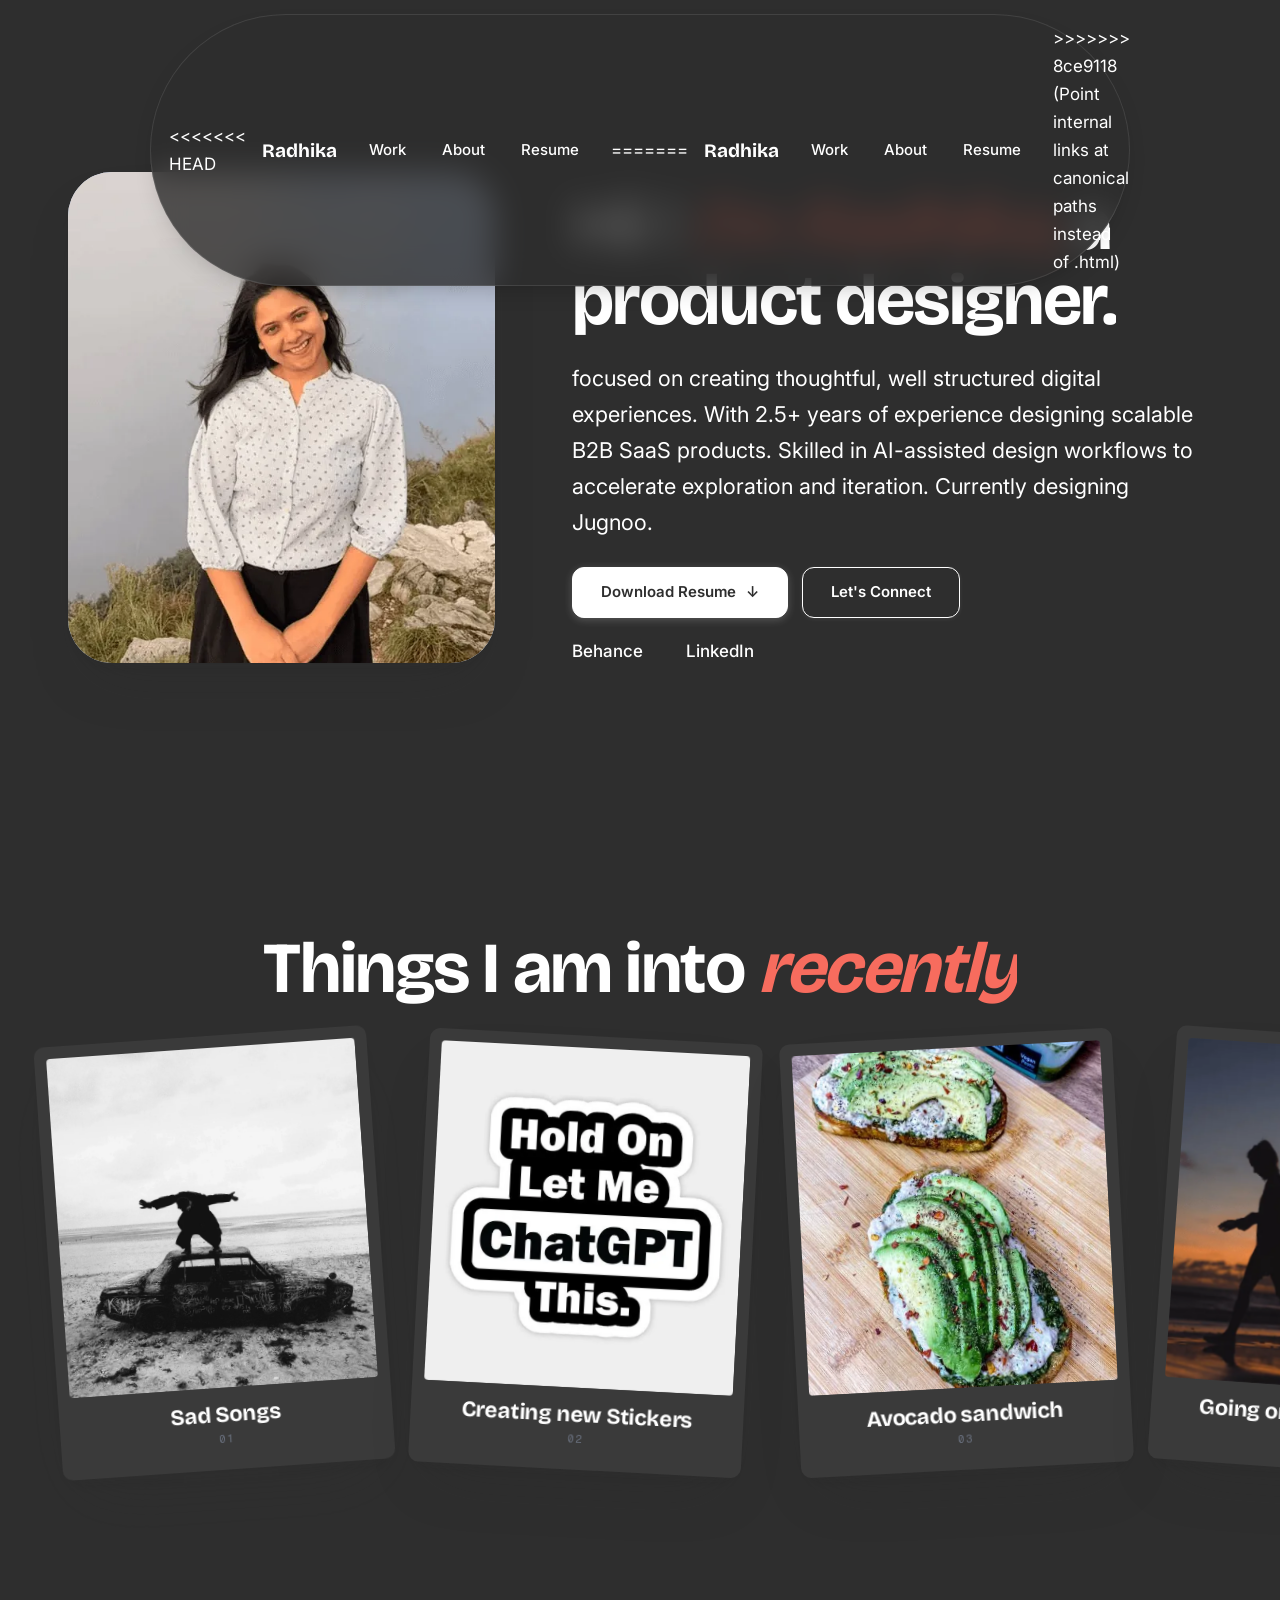
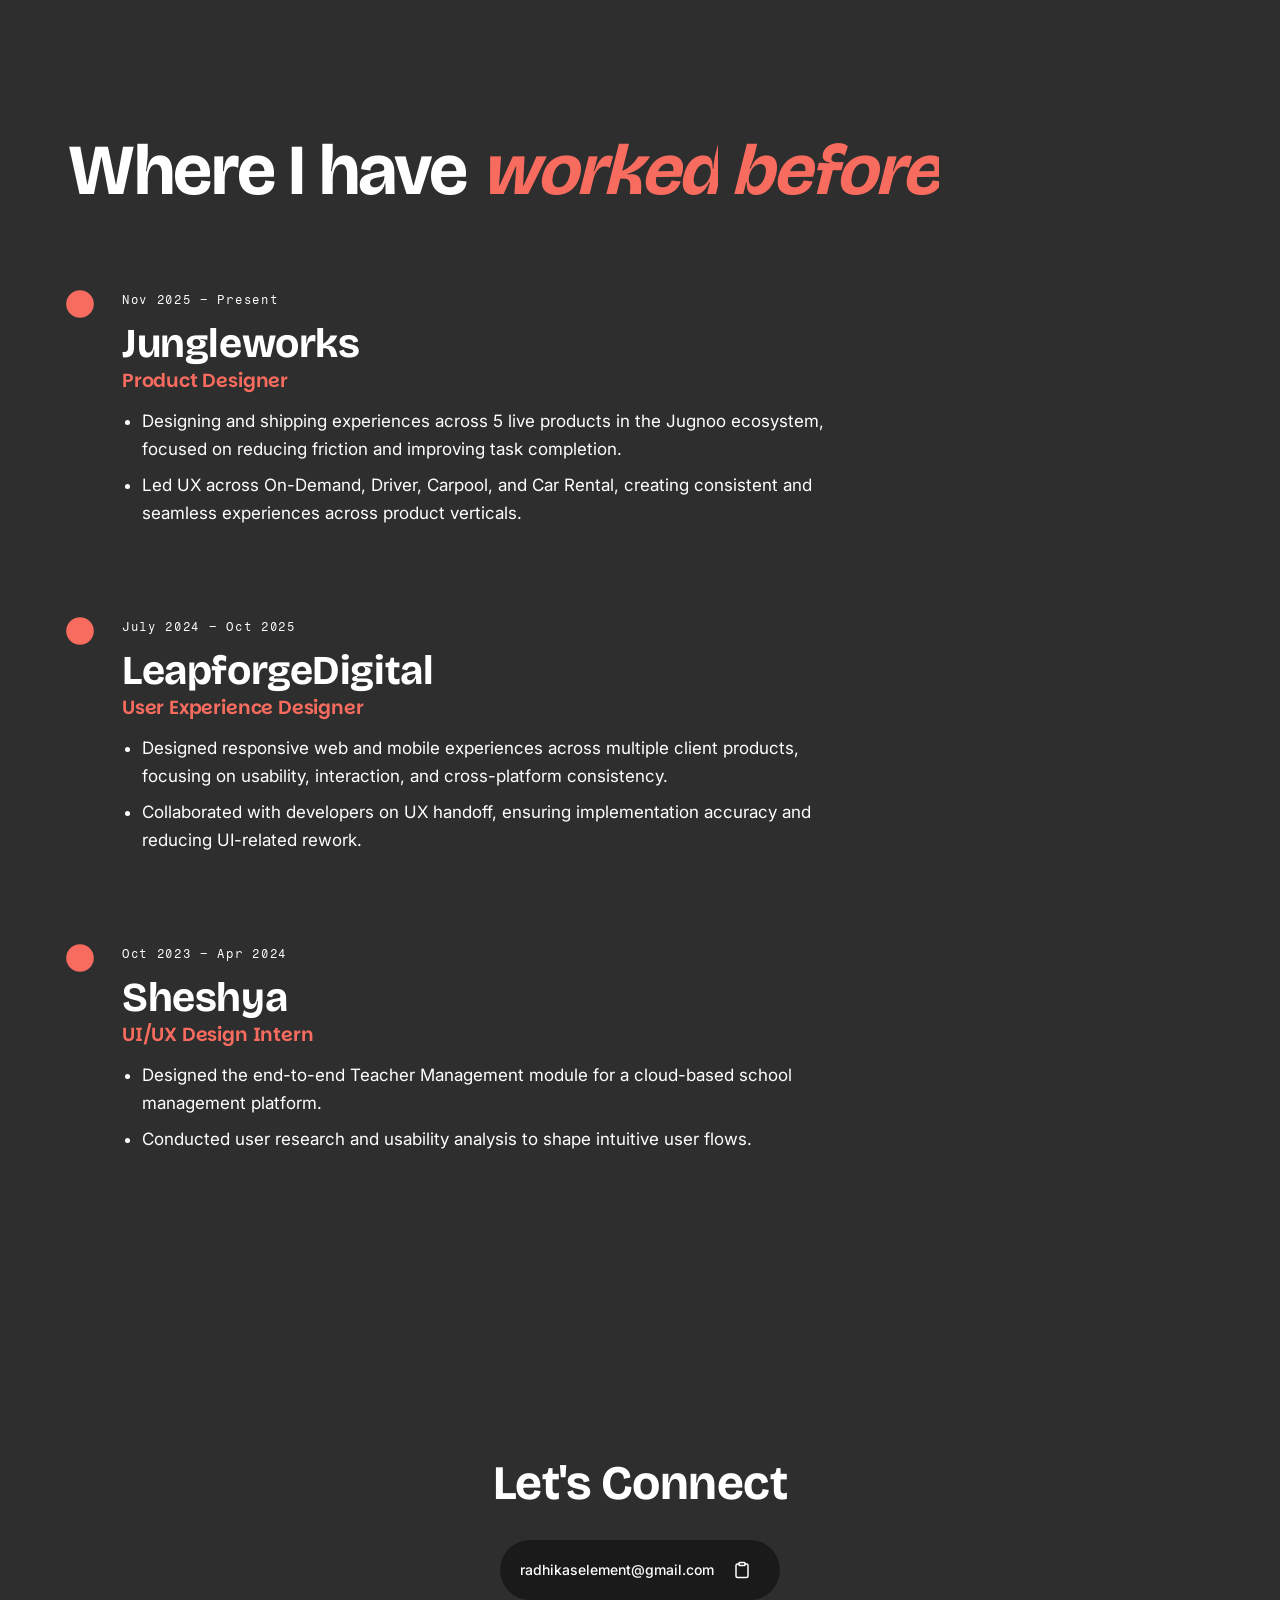
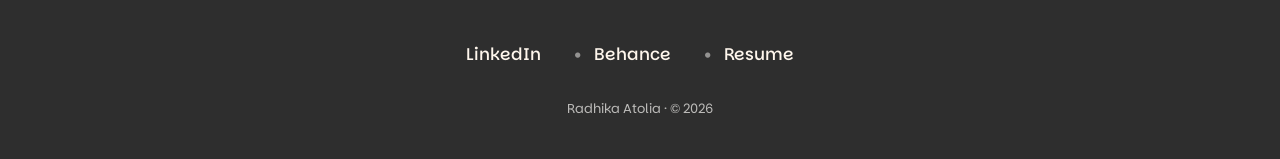
==== about.html @ a2237bbf "Fix missing favicon and site name in Google results Google showed a generic globe instead of her ico" ====
<!DOCTYPE html>
<html lang="en">
<head>
<meta charset="utf-8">
<meta name="viewport" content="width=device-width, initial-scale=1">
<meta name="theme-color" content="#F8F6F3">
<title>About - Radhika Atolia</title>
<meta name="description" content="Radhika is a product designer with 2.5+ years of experience designing scalable B2B SaaS products. Currently designing Jugnoo.">
<link rel="canonical" href="https://www.radhikaatolia.website/about">
<meta property="og:type" content="website"><meta property="og:site_name" content="Radhika Atolia"><meta property="og:url" content="https://www.radhikaatolia.website/about"><meta property="og:title" content="About - Radhika Atolia"><meta property="og:description" content="Radhika is a product designer with 2.5+ years of experience designing scalable B2B SaaS products. Currently designing Jugnoo.">
<meta property="og:image" content="https://www.radhikaatolia.website/assets/og.jpg"><meta property="og:image:secure_url" content="https://www.radhikaatolia.website/assets/og.jpg"><meta property="og:image:type" content="image/jpeg"><meta property="og:image:width" content="1200"><meta property="og:image:height" content="630"><meta property="og:image:alt" content="About - Radhika Atolia">
<meta name="twitter:card" content="summary_large_image"><meta name="twitter:title" content="About - Radhika Atolia"><meta name="twitter:description" content="Radhika is a product designer with 2.5+ years of experience designing scalable B2B SaaS products. Currently designing Jugnoo."><meta name="twitter:image" content="https://www.radhikaatolia.website/assets/og.jpg">

<link rel="preconnect" href="https://fonts.googleapis.com"><link rel="preconnect" href="https://fonts.gstatic.com" crossorigin>
<link href="https://fonts.googleapis.com/css2?family=Bricolage+Grotesque:wght@400;500;600;700&family=Parkinsans:wght@400;500;600;700&family=Fragment+Mono&family=Inter:wght@400;500;600;700&display=swap" rel="stylesheet">
<link rel="icon" href="/favicon.ico" sizes="any"><link rel="icon" type="image/png" sizes="96x96" href="/assets/favicon-96.png"><link rel="apple-touch-icon" sizes="180x180" href="/assets/apple-touch-icon.png">
<link rel="stylesheet" href="styles.css">
<script type="application/ld+json">{"@context":"https://schema.org","@graph":[{"@type":"WebPage","url":"https://www.radhikaatolia.website/about","name":"About - Radhika Atolia","about":{"@id":"https://www.radhikaatolia.website/#radhika"},"isPartOf":{"@id":"https://www.radhikaatolia.website/#website"}},{"@type":"Person","@id":"https://www.radhikaatolia.website/#radhika","name":"Radhika Atolia"}]}</script>
</head>
<body>
<div class="progress"><i></i></div>
<header class="nav"><div class="nav__inner">
<<<<<<< HEAD
  <a href="index.html" class="nav__brand">Radhika</a>
  <nav class="nav__links"><a href="work.html">Work</a><a href="about.html">About</a><a href="https://drive.google.com/file/d/1EbfWYlFSqeKG8F6jiqInrfgAG0uC05uF/view?usp=sharing" target="_blank" rel="noopener">Resume</a></nav>
=======
  <a href="/" class="nav__brand">Radhika</a>
  <nav class="nav__links"><a href="/work">Work</a><a href="/about">About</a><a href="https://drive.google.com/file/d/1pv8k1CAcRjwX_YjblszEcznRyadkhXmi/view?usp=sharing" target="_blank" rel="noopener">Resume</a></nav>
>>>>>>> 8ce9118 (Point internal links at canonical paths instead of .html)
  <button class="nav__toggle" aria-label="Menu">☰</button>
</div></header>
<section class="page-hero"><div class="wrap about-tz">
  <div class="portrait" data-tilt="8" data-reveal="scale"><div class="portrait__card" data-tilt-in><img src="assets/framer/EwWAE1s8zDBKUvnxB2yL0X7hWgc.webp" width="603" height="667" alt="Radhika" decoding="async"></div></div>
  <div><h1 class="serif-title" style="margin:18px 0 24px; color:#FFFFFF" data-split>Hii ! <em>I’m Radhika,</em> a product designer.</h1>
   <p class="lead" data-reveal="up" style="--i:3">focused on creating thoughtful, well structured digital experiences. With 2.5+ years of experience designing scalable B2B SaaS products. Skilled in AI-assisted design workflows to accelerate exploration and iteration. Currently designing Jugnoo.</p>
   <div class="hero__cta" data-reveal="up" style="--i:5;margin-top:26px"><a class="btn btn--orange" href="https://drive.google.com/file/d/1EbfWYlFSqeKG8F6jiqInrfgAG0uC05uF/view?usp=sharing" target="_blank" rel="noopener"><span>Download Resume</span><span class="arr">↓</span></a><a class="btn btn--ghost" href="https://mail.google.com/mail/?view=cm&fs=1&to=radhikaselement@gmail.com&su=Hii%20Radhika%2C%20we%20would%20like%20to%20discuss%20your%20availability!" target="_blank" rel="noopener"><span>Let's Connect</span></a></div>
   <div style="display:flex;gap:24px;margin-top:20px;align-items:center" data-reveal="up" style="--i:6"><a href="https://www.behance.net/radhikaselement" target="_blank" rel="noopener" class="social-link"><span>Behance</span><span class="arrow">↗</span></a><a href="https://www.linkedin.com/in/radhikaatolia/" target="_blank" rel="noopener" class="social-link"><span>LinkedIn</span><span class="arrow">↗</span></a></div></div>
</div></section>

<section class="hscroll" style="--n:6"><div class="hscroll__pin">
  <div class="wrap hscroll__head"><h2 class="serif-title" style="margin-top:16px; color:#FFFFFF" data-split>Things I am into <em>recently</em></h2></div>
  <div class="hscroll__track"><div class="like sad"><div class="like__card" style="--r:-4deg"><img src="assets/framer/KC80iCPjWvtdPz54VskWxuOo4kI.webp" width="1000" height="1000" alt="Sad Songs" loading="lazy" decoding="async"><h4>Sad Songs</h4><span class="no">01</span></div></div><div class="like "><div class="like__card" style="--r:3deg"><img src="assets/framer/33oMeuZudc2ErkmciG1owvxt8k.webp" width="630" height="630" alt="Creating new Stickers" loading="lazy" decoding="async"><h4>Creating new Stickers</h4><span class="no">02</span></div></div><div class="like "><div class="like__card" style="--r:-3deg"><img src="assets/framer/DaV8kbaZk6IeuLTkaIp42t6XUv8.webp" width="480" height="640" alt="Avocado sandwich" loading="lazy" decoding="async"><h4>Avocado sandwich</h4><span class="no">03</span></div></div><div class="like "><div class="like__card" style="--r:4deg"><img src="assets/framer/cPLMoAh4X12bc6mZceBm4EI8uQ.webp" width="911" height="757" alt="Going on sunset walks" loading="lazy" decoding="async"><h4>Going on sunset walks</h4><span class="no">04</span></div></div><div class="like "><div class="like__card" style="--r:-4deg"><img src="assets/framer/Xep7AL0114mm5hafmjMNYUKfVRg.webp" width="812" height="773" alt="Drawing with oil pastels" loading="lazy" decoding="async"><h4>Drawing with oil pastels</h4><span class="no">05</span></div></div><div class="like "><div class="like__card" style="--r:3deg"><img src="assets/framer/1oBUwEkinIyPIHAH5ORt99Q7mfQ.webp" width="802" height="642" alt="Boba tea" loading="lazy" decoding="async"><h4>Boba tea</h4><span class="no">06</span></div></div></div>
</div></section>

<section class="sec"><div class="wrap">
  <h2 class="serif-title" style="margin-top:18px; color:#FFFFFF" data-split>Where I have <em>worked before</em></h2>
  <div class="tl"><div class="tl__line"><i></i></div><div class="job"><span class="job__date">Nov 2025 – Present</span><h3>Jungleworks</h3><h4>Product Designer</h4><ul><li>Designing and shipping experiences across 5 live products in the Jugnoo ecosystem, focused on reducing friction and improving task completion.</li><li>Led UX across On-Demand, Driver, Carpool, and Car Rental, creating consistent and seamless experiences across product verticals.</li></ul></div><div class="job"><span class="job__date">July 2024 – Oct 2025</span><h3>LeapforgeDigital</h3><h4>User Experience Designer</h4><ul><li>Designed responsive web and mobile experiences across multiple client products, focusing on usability, interaction, and cross-platform consistency.</li><li>Collaborated with developers on UX handoff, ensuring implementation accuracy and reducing UI-related rework.</li></ul></div><div class="job"><span class="job__date">Oct 2023 – Apr 2024</span><h3>Sheshya</h3><h4>UI/UX Design Intern</h4><ul><li>Designed the end-to-end Teacher Management module for a cloud-based school management platform.</li><li>Conducted user research and usability analysis to shape intuitive user flows.</li></ul></div></div>
</div></section>

<footer class="footer"><div class="wrap">
  <h2 class="footer__title">Let's Connect</h2>
  <div class="footer__email">
    <span class="email-text">radhikaselement@gmail.com</span>
    <button class="email-copy" title="Copy email" aria-label="Copy email">
      <svg width="20" height="20" viewBox="0 0 24 24" fill="none" stroke="currentColor" stroke-width="2" stroke-linecap="round" stroke-linejoin="round">
        <path d="M16 4h2a2 2 0 0 1 2 2v14a2 2 0 0 1-2 2H6a2 2 0 0 1-2-2V6a2 2 0 0 1 2-2h2"></path>
        <rect x="8" y="2" width="8" height="4" rx="1" ry="1"></rect>
      </svg>
    </button>
  </div>
  <div class="footer__links">
    <a href="https://www.linkedin.com/in/radhikaatolia/" target="_blank" rel="noopener" class="social-link"><span>LinkedIn</span><span class="arrow">↗</span></a>
    <span class="dot">•</span>
    <a href="https://www.behance.net/radhikaselement" target="_blank" rel="noopener" class="social-link"><span>Behance</span><span class="arrow">↗</span></a>
    <span class="dot">•</span>
    <a href="https://drive.google.com/file/d/1EbfWYlFSqeKG8F6jiqInrfgAG0uC05uF/view?usp=sharing" target="_blank" rel="noopener" class="social-link"><span>Resume</span><span class="arrow">↗</span></a>
  </div>
  <p class="footer__note">Radhika Atolia · © <span id="yr"></span></p>
</div></footer>
<div class="toast" role="status"></div>
<button class="totop" aria-label="Back to top">↑</button>
<script src="script.js"></script>
</body></html>
---- styles.css ----
/* ==========================================================
   Radhika Atolia — portfolio
   Warm, playful, oil-pastel palette. Motion-forward, 3D depth.
   ========================================================== */
:root{
  --cream:#FFF7ED; --paper:#FFFDF9; --ink:#2E2E2E; --ink-2:#4a3a2e; --muted:#6B7280;
  --teal:#1B6B6F; --teal-d:#12494c; --orange:#F76C5E; --peach:#FFD9C7; --butter:#F6C453;
  --lilac:#B58BD6; --sky:#CADCFC; --rose:#F4A38C; --blue:#0000EE;
  --line:rgba(46,46,46,.12);
  --serif:'Bricolage Grotesque',system-ui,sans-serif; --sans:'Parkinsans',system-ui,sans-serif; --mono:'Fragment Mono',ui-monospace,monospace;
  --r-s:12px; --r-m:20px; --r-l:32px; --r-xl:44px;
  --ease:cubic-bezier(.22,1,.36,1); --ease-io:cubic-bezier(.65,0,.35,1);
  --wrap:1240px; --gut:clamp(18px,4vw,48px);
  --shadow:0 30px 60px -28px rgba(46,46,46,.38),0 8px 18px -10px rgba(46,46,46,.22);
}
*,*::before,*::after{box-sizing:border-box}
html{scroll-behavior:smooth;-webkit-text-size-adjust:100%;overflow-x:clip}
@media(max-width:900px){
  .stage{max-width:min(380px,82vw);margin:44px auto 10px}
  .stage .p1{left:-2%}.stage .p2{right:-1%}.stage .p3{left:-3%}.stage .p4{right:-2%}.stage .stk{right:0}
  .hero h1{font-size:clamp(40px,11.5vw,72px)}
  .hero__sub{font-size:18px}
  .ticker{margin:-6px -4vw 0}
  .blob.b3,.blob.b1{display:none}
  .page-hero{padding-top:130px}.cs-hero{padding-top:120px}
}
@media(max-width:560px){
  body{font-size:16px}
  .hero__cta .btn,.cpanel__btns .btn{flex:1 1 auto;justify-content:center}
  .scard__txt{padding:24px 22px 28px}
  .stat{padding:20px 18px}
  .bh{border-radius:var(--r-l)}
  .cpanel{border-radius:var(--r-l)}
  .portrait .t1{left:8px}.portrait .t2{right:8px}
  .lb .pv,.lb .nx{top:auto;bottom:18px}
  .job{padding-left:42px}
  .palette:not([style]){grid-template-columns:1fr 1fr}
  .palette div{min-width:0;padding:10px;font-size:12px}
  .shot::after{display:none}
  .callout,.mock{max-width:100%}
  .mockrow .mock{width:100%;max-width:none}
}
body{margin:0;background:#2E2E2E;color:#FFFFFF;font-family:'Inter',system-ui,sans-serif;font-size:17px;line-height:1.65;-webkit-font-smoothing:antialiased;overflow-x:clip}
img{max-width:100%;height:auto;display:block}
a{color:inherit}
h1,h2,h3,h4{font-family:var(--serif);font-weight:700;line-height:1.08;letter-spacing:-.01em;margin:0}
p{margin:0 0 1em; color:#FFFFFF}
::selection{background:var(--orange);color:#fff}
.wrap{max-width:var(--wrap);margin:0 auto;padding:0 var(--gut)}
.eyebrow{font-family:var(--mono);font-size:12px;letter-spacing:.16em;text-transform:none;color:#FFFFFF;display:inline-flex;align-items:center;gap:10px}
.eyebrow::before{content:"";width:26px;height:2px;background:currentColor;border-radius:2px}
.serif-title{font-family:var(--serif);font-weight:700;font-size:clamp(34px,5.6vw,76px);line-height:1.04;letter-spacing:-.02em}
.serif-title em,.hl{font-style:italic;color:var(--orange)}
.lead{font-size:clamp(18px,1.7vw,22px);color:#FFFFFF;max-width:60ch}
section{position:relative}
.sec{padding:clamp(72px,11vw,150px) 0}

/* progress + nav ------------------------------------------------ */
.progress{position:fixed;inset:0 0 auto 0;height:3px;z-index:120;background:transparent}
.progress i{display:block;height:100%;width:100%;background:linear-gradient(90deg,var(--orange),var(--butter),var(--lilac));transform:scaleX(0);transform-origin:0 50%}
.nav{position:fixed;top:14px;left:0;right:0;z-index:100;padding:0 var(--gut);pointer-events:none;transition:transform .5s var(--ease)}
.nav.hide{transform:translateY(-130%)}
.nav__inner{pointer-events:auto;max-width:980px;margin:0 auto;display:flex;align-items:center;justify-content:space-between;gap:16px;padding:9px 12px 9px 18px;border-radius:999px;background:rgba(46,46,46,.8);backdrop-filter:saturate(1.6) blur(16px);-webkit-backdrop-filter:saturate(1.6) blur(16px);border:1px solid rgba(255,255,255,.1);box-shadow:0 10px 30px -18px rgba(0,0,0,.45)}
.nav__brand{display:flex;align-items:center;gap:10px;font-family:var(--serif);font-weight:700;text-decoration:none;font-size:19px;color:#FFFFFF}
.nav__brand img{width:26px;height:26px}
.nav__links{display:flex;align-items:center;gap:4px}
.nav__links a{text-decoration:none;font-size:15px;font-weight:500;padding:8px 16px;border-radius:999px;transition:background .3s,color .3s;color:#FFFFFF}
.nav__links a:hover,.nav__links a.active{background:#FFFFFF;color:#2E2E2E}
.nav__links a.cta{background:var(--orange);color:#fff}
.nav__links a.cta:hover{background:var(--ink)}
.nav__toggle{display:none;border:0;background:var(--ink);color:#fff;width:42px;height:42px;border-radius:50%;font-size:18px;cursor:pointer}
@media(max-width:760px){
  .nav__toggle{display:block}
  .nav__links{position:fixed;inset:0;background:#2E2E2E;flex-direction:column;justify-content:center;gap:10px;opacity:0;pointer-events:none;transition:opacity .4s}
  .nav__links a{font-family:var(--serif);font-size:34px;padding:10px 24px}
  .nav.open .nav__links{opacity:1;pointer-events:auto}
  .nav.open{z-index:130}.nav.open .nav__toggle{position:relative;z-index:2}
  .nav.open .nav__inner{background:transparent;border-color:transparent;box-shadow:none;backdrop-filter:none}
  .nav.open .nav__brand{position:relative;z-index:2}
}

/* buttons ------------------------------------------------------- */
.btn{display:inline-flex;align-items:center;gap:10px;padding:12px 28px;border-radius:12px;background:var(--bg,var(--ink));color:var(--fg,var(--cream));text-decoration:none;font-weight:600;font-size:15px;border:1.5px solid currentColor;cursor:pointer;transition:background .3s ease,border-color .3s ease,box-shadow .3s ease;will-change:auto}
.btn:hover{box-shadow:0 4px 12px rgba(0,0,0,.15)}
.btn--orange{background:#FFFFFF;color:#2E2E2E;border-color:#FFFFFF;box-shadow:0 2px 8px rgba(255,255,255,.2);transition:all .3s ease}
.btn--orange:hover{background:#E8E8E8;border-color:#E8E8E8;box-shadow:0 6px 16px rgba(255,255,255,.3);transform:translateY(-2px)}
.btn--ghost{background:transparent;color:#FFFFFF;border-color:#FFFFFF;box-shadow:0 1px 4px rgba(255,255,255,.08);transition:all .3s ease}
.btn--ghost:hover{background:#FFFFFF;color:#2E2E2E;border-color:#FFFFFF;box-shadow:0 6px 16px rgba(255,255,255,.2);transform:translateY(-2px)}
.btn--secondary{background:#2E2E2E;color:#FFFFFF;border-color:#2E2E2E;box-shadow:0 2px 8px rgba(0,0,0,.3);transition:all .3s ease}
.btn--secondary:hover{background:#1A1A1A;border-color:#1A1A1A;box-shadow:0 6px 16px rgba(0,0,0,.4);transform:translateY(-2px)}
.btn .arr{transition:transform .3s ease}.btn:hover .arr{transform:translateX(4px)}
.ilink{display:inline-flex;align-items:center;gap:8px;font-weight:600;text-decoration:none;border-bottom:2px solid var(--orange);padding-bottom:2px;transition:gap .3s,color .3s}
.ilink:hover{gap:14px;color:var(--orange)}
.social-link{display:inline-flex;align-items:center;gap:6px;font-weight:500;text-decoration:none;color:#FFFFFF;transition:all .3s ease}
.social-link .arrow{opacity:0;display:inline-block;transform:translate(-4px, 4px);transition:opacity .3s ease,transform .3s ease}
.social-link:hover{color:var(--orange)}
.social-link:hover .arrow{opacity:1;transform:translate(0, 0)}

/* reveal system ------------------------------------------------- */
[data-reveal]{opacity:0;transition:opacity 1s var(--ease),transform 1s var(--ease),clip-path 1.1s var(--ease);transition-delay:calc(var(--i,0)*90ms);will-change:transform,opacity}
[data-reveal=up]{transform:translateY(46px)}
[data-reveal=left]{transform:translateX(-60px)}
[data-reveal=right]{transform:translateX(60px)}
[data-reveal=scale]{transform:scale(.9)}
[data-reveal=pop]{transform:scale(.6) rotate(-8deg)}
[data-reveal=mask]{clip-path:inset(0 0 100% 0);transform:translateY(30px)}
[data-reveal=flip]{transform:perspective(1000px) rotateX(18deg) translateY(50px);transform-origin:50% 100%}
[data-reveal].in{opacity:1;transform:none;clip-path:none}
[data-reveal=mask].in{clip-path:inset(0 0 0 0)}
.split .w{display:inline-block;overflow:hidden;vertical-align:top;padding-bottom:.12em;margin-bottom:-.12em}
.split .w>span{display:inline-block;transform:translateY(110%) rotate(4deg);transition:transform 1.1s var(--ease);transition-delay:calc(var(--i)*55ms)}
.split.in .w>span{transform:none}
.scrub .w{opacity:.16;transition:opacity .35s,color .35s}
.scrub .w.on{opacity:1}
.scrub .w.on.hi{color:var(--orange);font-style:italic}

/* hero ---------------------------------------------------------- */
.hero{min-height:100svh;padding:120px 0 60px;display:flex;align-items:center;overflow:hidden;position:relative;isolation:isolate}
.hero__bg{position:absolute;inset:0;z-index:-1;pointer-events:none}
.blob{position:absolute;border-radius:50%;filter:blur(60px);opacity:.55;will-change:transform}
.blob.b1{width:520px;height:520px;background:var(--peach);top:-120px;left:-120px}
.blob.b2{width:460px;height:460px;background:var(--sky);bottom:-160px;right:20%}
.blob.b3{width:340px;height:340px;background:#e8d8f5;top:30%;right:-120px}
.hero__grid{display:grid;grid-template-columns:1fr 1fr;gap:clamp(20px,5vw,80px);align-items:center}
.hero__grid>div:first-child{min-width:0;position:relative;z-index:3}
.hero__hi{font-family:var(--mono);font-size:14px;letter-spacing:.14em;text-transform:none;color:#FFFFFF;margin-bottom:18px;display:flex;align-items:center;gap:12px}
.hero__hi .wave{display:inline-block;animation:wave 2.4s ease-in-out infinite;transform-origin:70% 70%;font-size:26px}
@keyframes wave{0%,60%,100%{transform:rotate(0)}10%,30%{transform:rotate(16deg)}20%,40%{transform:rotate(-10deg)}50%{transform:rotate(10deg)}}
.hero h1{font-size:clamp(42px,5.7vw,92px);line-height:1;letter-spacing:-.03em;margin-bottom:26px}
.hero h1 .hl{position:relative;white-space:nowrap}
.hero h1 .hl svg{position:absolute;left:-2%;bottom:-.1em;width:104%;height:.3em;overflow:visible}
.hero h1 .hl path{stroke:var(--orange);stroke-width:5;fill:none;stroke-linecap:round;stroke-dasharray:420;stroke-dashoffset:420;animation:draw 1.4s .9s var(--ease) forwards}
@keyframes draw{to{stroke-dashoffset:0}}
.hero__sub{font-size:clamp(18px,1.8vw,23px);color:#FFFFFF;max-width:34em;margin-bottom:34px}
.hero__cta{display:flex;flex-wrap:wrap;gap:14px}
.scroll-cue{position:absolute;left:50%;bottom:22px;transform:translateX(-50%);display:flex;flex-direction:column;align-items:center;gap:8px;font-family:var(--mono);font-size:11px;letter-spacing:.2em;text-transform:none;color:var(--muted)}
.scroll-cue i{width:1.5px;height:38px;background:linear-gradient(var(--ink),transparent);animation:cue 2s ease-in-out infinite;transform-origin:top}
@keyframes cue{0%{transform:scaleY(0)}50%{transform:scaleY(1)}100%{transform:scaleY(1);opacity:0}}

/* 3D stage */
.stage{position:relative;aspect-ratio:1/1.08;width:100%;max-width:600px;margin-left:auto;perspective:1400px;touch-action:pan-y}
.stage__in{position:absolute;inset:0;transform-style:preserve-3d;transition:transform .25s ease-out;will-change:transform}
.stage .layer{position:absolute;transform-style:preserve-3d;will-change:transform}
.stage .panel-back{inset:6% 4% 0 6%;background:var(--teal);border-radius:46% 54% 42% 58%/52% 44% 56% 48%;box-shadow:var(--shadow);transform:translateZ(0)}
@keyframes morph{50%{border-radius:56% 44% 58% 42%/42% 56% 44% 58%}}
.stage .panel-ring{inset:-2% -2% 6% 2%;border:2px dashed rgba(30,17,9,.28);border-radius:50%;transform:translateZ(20px)}
@keyframes spin{to{transform:translateZ(20px) rotate(360deg)}}
@keyframes slideInUp{from{opacity:0;transform:translateY(30px)}to{opacity:1;transform:translateY(0)}}
.stage .me{left:6%;right:2%;bottom:0;top:0;transform:translateZ(90px)}
.stage .me img{width:100%;height:100%;object-fit:contain;object-position:50% 100%;filter:drop-shadow(0 28px 30px rgba(0,0,0,.28))}
.polaroid{background:#3A3A3A;padding:8px 8px 22px;border-radius:6px;box-shadow:var(--shadow);width:var(--w,26%)}
.polaroid img{aspect-ratio:1/1;object-fit:cover;border-radius:3px;width:100%}
.polaroid span{position:absolute;left:0;right:0;bottom:3px;text-align:center;font-family:var(--mono);font-size:10px;color:var(--muted);letter-spacing:.08em}
.float{animation:bob var(--t,6s) ease-in-out infinite;animation-delay:var(--d,0s)}
@keyframes bob{0%,100%{translate:0 0}50%{translate:0 -14px}}
.stage .p1{--w:30%;left:-6%;top:10%;transform:translateZ(150px) rotate(-9deg)}
.stage .p2{--w:27%;right:-4%;top:6%;transform:translateZ(120px) rotate(8deg)}
.stage .p3{--w:30%;left:-9%;bottom:12%;transform:translateZ(170px) rotate(6deg)}
.stage .p4{--w:26%;right:-6%;top:44%;transform:translateZ(190px) rotate(-6deg)}
.stage .p5{--w:23%;left:30%;top:-3%;transform:translateZ(130px) rotate(4deg)}
.stage .stk{width:26%;right:2%;bottom:3%;transform:translateZ(210px) rotate(7deg)}
.stage .stk img{filter:drop-shadow(0 16px 18px rgba(0,0,0,.3))}
.chip3d{position:absolute;font-family:var(--mono);font-size:12px;letter-spacing:.06em;background:var(--ink);color:var(--cream);padding:9px 15px;border-radius:999px;box-shadow:var(--shadow);white-space:nowrap}
.stage .c1{left:2%;top:46%;transform:translateZ(230px) rotate(-5deg);background:var(--orange)}
.stage .c2{right:8%;bottom:26%;transform:translateZ(250px) rotate(4deg);background:var(--butter);color:#FFFFFF}
@media(max-width:900px){
  .hero__grid{grid-template-columns:1fr}.stage{margin:20px auto 0;max-width:460px}
  .hero{padding-top:110px}.scroll-cue{display:none}
}

/* ticker -------------------------------------------------------- */
.ticker{background:var(--ink);color:var(--cream);overflow:hidden;padding:20px 0;transform:rotate(-1.4deg);margin:-10px -2vw 0;position:relative;z-index:2}
.ticker__track{display:flex;width:max-content;animation:tick 38s linear infinite}
.ticker:hover .ticker__track{animation-play-state:paused}
.ticker span{font-family:var(--serif);font-style:italic;font-size:clamp(22px,3vw,38px);padding:0 26px;white-space:nowrap;display:flex;align-items:center;gap:52px}
.ticker span::after{content:"✺";color:var(--orange);font-style:normal;font-size:.8em}
@keyframes tick{to{transform:translateX(-50%)}}

/* statement ----------------------------------------------------- */
.statement .serif-title{font-size:clamp(30px,4.7vw,66px);line-height:1.12;max-width:20ch}
.stats{display:grid;grid-template-columns:repeat(4,1fr);gap:18px;margin-top:clamp(50px,7vw,90px)}
.stat{background:var(--paper);border:1px solid var(--line);border-radius:var(--r-m);padding:26px 24px;transition:transform .5s var(--ease),box-shadow .5s}
.stat:hover{transform:translateY(-6px) rotate(-1deg);box-shadow:var(--shadow)}
.stat b{display:block;font-family:var(--serif);font-size:clamp(38px,4.6vw,62px);line-height:1;color:#FFFFFF}
.stat small{display:block;margin-top:10px;color:var(--muted);font-size:14px}
@media(max-width:800px){.stats{grid-template-columns:1fr 1fr}}

/* stacked work cards -------------------------------------------- */
.work-head{display:flex;justify-content:space-between;align-items:flex-end;gap:24px;flex-wrap:wrap;margin-bottom:clamp(36px,5vw,70px)}
.stack{position:relative;margin-top:120px}
.scard{position:sticky;top:calc(88px + var(--n)*14px);margin-bottom:clamp(40px,8vh,90px);transform-origin:50% 0;will-change:transform;max-width:900px;margin-left:auto;margin-right:auto}
.scard__in{display:grid;grid-template-columns:1fr;gap:0;background:var(--bg,var(--paper));border-radius:var(--r-xl);overflow:hidden;border:1px solid var(--line);box-shadow:var(--shadow);min-height:auto;color:var(--fg,var(--ink))}
.scard__txt{padding:clamp(26px,4vw,56px);display:flex;flex-direction:column;justify-content:space-between;gap:24px}
.scard__no{font-family:var(--mono);font-size:13px;letter-spacing:.14em;opacity:.7}
.scard h3{font-size:clamp(28px,3.4vw,50px);margin:12px 0 16px;color:#2E2E2E}
.scard p{opacity:.88;max-width:42ch;color:#2E2E2E}
.tags{display:flex;flex-wrap:wrap;gap:8px;margin:0 0 22px;padding:0;list-style:none}
.tags li{font-family:var(--mono);font-size:11px;letter-spacing:.07em;text-transform:none;border:1px solid currentColor;border-radius:999px;padding:5px 12px;opacity:.85}
.scard__media{position:relative;overflow:hidden;background:var(--mbg,#fff);display:block;perspective:1200px;aspect-ratio:16/9;width:100%;max-height:300px}
.scard__media img{position:absolute;inset:0;width:100%;height:100%;object-fit:cover;transition:transform 1.2s var(--ease)}
.scard:hover .scard__media img{transform:scale(1.06)}
.scard__media .badge{position:absolute;right:20px;bottom:20px;background:#3A3A3A;color:#FFFFFF;border-radius:999px;padding:12px 20px;font-weight:600;display:flex;gap:10px;align-items:center;z-index:2;transition:transform .5s var(--ease)}
.scard:hover .badge{transform:translateY(-6px) scale(1.04)}
@media(max-width:860px){.scard{position:relative;top:0}.scard__in{grid-template-columns:1fr}.scard__media{aspect-ratio:16/10}}

/* behance strip -------------------------------------------------- */
.bh{background:var(--ink);color:var(--cream);border-radius:var(--r-xl);padding:clamp(30px,5vw,70px);overflow:hidden;position:relative}
.bh .eyebrow{color:var(--butter)}
.bh__grid{display:grid;grid-template-columns:1fr 1fr;gap:clamp(24px,4vw,60px);align-items:center}
.bh__list{list-style:none;margin:0;padding:0;border-top:1px solid rgba(255,255,255,.18)}
.bh__list a{display:grid;grid-template-columns:auto 1fr auto;gap:16px;align-items:center;padding:16px 4px;border-bottom:1px solid rgba(255,255,255,.18);text-decoration:none;transition:padding .4s var(--ease),color .3s,background .3s}
.bh__list a:hover{padding-left:16px;color:var(--butter)}
.bh__list em{font-family:var(--mono);font-style:normal;font-size:12px;opacity:.6}
.bh__list span{font-family:var(--serif);font-size:clamp(17px,1.8vw,22px)}
.bh__list small{font-family:var(--mono);font-size:11px;opacity:.6;white-space:nowrap}
.bh__nums{display:flex;gap:28px;flex-wrap:wrap;margin:30px 0 34px}
.bh__nums b{display:block;font-family:var(--serif);font-size:44px;line-height:1;color:var(--butter)}
.bh__nums small{font-family:var(--mono);font-size:11px;letter-spacing:.12em;text-transform:none;opacity:.7}
@media(max-width:860px){.bh__grid{grid-template-columns:1fr}}

/* about teaser / interests -------------------------------------- */
.about-tz{display:grid;grid-template-columns:.8fr 1.2fr;gap:clamp(30px,6vw,90px);align-items:center}
.portrait{position:relative;perspective:1200px}
.portrait__card{position:relative;border-radius:var(--r-xl);overflow:hidden;box-shadow:var(--shadow);transform-style:preserve-3d;aspect-ratio:4/4.6;background:var(--sky)}
.portrait__card img{width:100%;height:100%;object-fit:cover;transform:scale(1.08)}
.portrait .tag3d{position:absolute;z-index:3;background:#3A3A3A;border:1px solid rgba(255,255,255,.1);border-radius:999px;padding:10px 18px;font-weight:600;font-size:14px;box-shadow:var(--shadow);transform:translateZ(60px)}
.portrait .t1{left:-18px;top:12%;transform:translateZ(80px) rotate(-6deg)}
.portrait .t2{right:-14px;bottom:18%;transform:translateZ(100px) rotate(5deg);background:var(--orange);color:#fff}
@media(max-width:860px){.about-tz{grid-template-columns:1fr}}

.hscroll{height:calc(var(--n,6)*68vh + 40vh);position:relative}
.hscroll__pin{position:sticky;top:0;height:100svh;overflow:hidden;display:flex;flex-direction:column;justify-content:center}
.hscroll__head{padding-bottom:30px}
.hscroll__track{display:flex;gap:clamp(18px,3vw,40px);padding:0 var(--gut);width:max-content;will-change:transform}
.like{width:clamp(250px,26vw,380px);flex:none;perspective:1000px}
.like__card{background:#3A3A3A;padding:12px 12px 20px;border-radius:10px;box-shadow:var(--shadow);transform:rotate(var(--r,0deg));transition:transform .6s var(--ease);transform-style:preserve-3d}
.like:hover .like__card{transform:rotate(0) translateY(-10px) scale(1.03)}
.like img{aspect-ratio:4/4.4;object-fit:cover;border-radius:4px;width:100%}
.like h4{font-family:var(--serif);font-size:22px;margin-top:16px;text-align:center}
.like.sad img{filter:grayscale(1) contrast(1.05)}
.like .no{font-family:var(--mono);font-size:11px;color:var(--muted);letter-spacing:.14em;text-align:center;display:block;margin-top:4px}
@media(max-width:800px){
  .hscroll{height:auto}.hscroll__pin{position:relative;height:auto;overflow:visible}
  .hscroll__track{overflow-x:auto;width:auto;scroll-snap-type:x mandatory;padding-bottom:26px;transform:none!important}
  .like{scroll-snap-align:center}
}

/* timeline ------------------------------------------------------- */
.tl{position:relative;margin-top:clamp(40px,6vw,80px)}
.tl__line{position:absolute;left:11px;top:6px;bottom:0;width:2px;background:var(--line)}
.tl__line i{position:absolute;inset:0;background:var(--orange);transform:scaleY(var(--p,0));transform-origin:top}
.job{position:relative;padding:0 0 clamp(40px,6vw,76px) 54px}
.job::before{content:"";position:absolute;left:0;top:8px;width:24px;height:24px;border-radius:50%;background:#3A3A3A;border:2px solid var(--orange);transition:background .5s,transform .5s var(--ease)}
.job.in::before{background:var(--orange);transform:scale(1.15)}
.job__date{font-family:var(--mono);font-size:12px;letter-spacing:.14em;text-transform:none;color:#FFFFFF}
.job h3{font-size:clamp(26px,3.2vw,42px);margin:10px 0 4px}
.job h4{font-family:var(--sans);font-size:19px;font-weight:600;color:var(--orange);margin-bottom:16px}
.job ul{margin:0;padding-left:20px;max-width:64ch;color:#FFFFFF}
.job li{margin-bottom:8px}
.toolkit{display:flex;flex-wrap:wrap;gap:10px}
.toolkit span{padding:10px 18px;border-radius:999px;background:var(--paper);border:1px solid var(--line);font-weight:500;transition:transform .4s var(--ease),background .3s,color .3s}
.toolkit span:hover{transform:translateY(-4px) rotate(-2deg);background:var(--ink);color:var(--cream)}

/* work page ------------------------------------------------------ */
.page-hero{padding:170px 0 clamp(40px,6vw,80px)}
.filters{display:flex;flex-wrap:wrap;gap:10px;margin:34px 0 0}
.filters button{font:inherit;font-weight:600;font-size:14px;padding:10px 20px;border-radius:999px;border:1.5px solid var(--ink);background:transparent;cursor:pointer;transition:background .3s,color .3s,transform .3s var(--ease)}
.filters button:hover{transform:translateY(-3px)}
.filters button.on{background:var(--ink);color:var(--cream)}
.pgrid{display:grid;grid-template-columns:repeat(2,1fr);gap:clamp(20px,3vw,40px)}
.pcard{display:block;text-decoration:none;perspective:1200px;transition:opacity .5s,transform .6s var(--ease)}
.pcard.hide{display:none}
.pcard__img{position:relative;border-radius:var(--r-l);overflow:hidden;aspect-ratio:16/11;background:var(--sky);transform-style:preserve-3d;box-shadow:var(--shadow);transition:transform .5s var(--ease)}
.pcard__img img{width:100%;height:100%;object-fit:cover;transition:transform 1.2s var(--ease)}
.pcard:hover .pcard__img img{transform:scale(1.07)}
.pcard__img .go{position:absolute;right:18px;bottom:18px;width:64px;height:64px;border-radius:50%;background:#3A3A3A;display:grid;place-items:center;font-size:24px;color:#FFFFFF;transform:translateZ(60px) scale(.7);opacity:0;transition:all .5s var(--ease)}
.pcard:hover .go{opacity:1;transform:translateZ(60px) scale(1)}
.pcard__meta{display:flex;justify-content:space-between;gap:14px;align-items:baseline;margin:20px 4px 6px}
.pcard h3{font-size:clamp(22px,2.4vw,32px);color:#FFFFFF}
.pcard .yr{font-family:var(--mono);font-size:12px;color:var(--muted);white-space:nowrap}
.pcard p{color:#FFFFFF;margin:0 4px 10px;max-width:56ch}
.pcard .tags{margin:8px 4px 0}
.pcard .tags li{color:#FFFFFF}
@media(max-width:800px){.pgrid{grid-template-columns:1fr}}

/* case study ----------------------------------------------------- */
.cs-hero{padding:150px 0 40px;position:relative;overflow:hidden}
.cs-hero h1{font-size:clamp(40px,7vw,104px);letter-spacing:-.03em;margin:16px 0 22px;max-width:15ch}
.cs-cover{position:relative;margin-top:clamp(28px,4vw,56px);perspective:1600px}
.cs-cover__in{border-radius:var(--r-xl);overflow:hidden;box-shadow:var(--shadow);transform-style:preserve-3d;transition:transform .3s ease-out;background:var(--sky)}
.cs-cover img{width:100%;height:auto}
.meta{display:grid;grid-template-columns:repeat(4,1fr);gap:0;background:var(--paper);border:1px solid var(--line);border-radius:var(--r-m);margin-top:clamp(28px,4vw,50px);overflow:hidden}
.meta div{padding:22px 24px;border-right:1px solid var(--line)}
.meta div:last-child{border:0}
.meta small{display:block;font-family:var(--mono);font-size:11px;letter-spacing:.14em;text-transform:none;color:#FFFFFF;margin-bottom:6px}
.meta b{font-weight:600}
@media(max-width:800px){.meta{grid-template-columns:1fr 1fr}.meta div{border-bottom:1px solid var(--line)}}
.cs-layout{display:grid;grid-template-columns:230px minmax(0,1fr);gap:clamp(24px,4vw,70px);align-items:start}
.cs-layout>*{min-width:0}
.cs-sec h2,.cs-sec p{overflow-wrap:break-word}
.toc{position:sticky;top:104px;align-self:start;max-height:calc(100svh - 124px);overflow:auto;background:var(--paper);border:1px solid var(--line);border-radius:var(--r-m);padding:20px 18px 14px;box-shadow:0 18px 40px -30px rgba(30,17,9,.45)}
.toc__t{font-family:var(--mono);font-size:11px;letter-spacing:.16em;text-transform:none;color:#FFFFFF;margin:0 0 14px}
.toc__list{position:relative;display:flex;flex-direction:column}
.toc__bar{position:absolute;left:0;top:6px;bottom:6px;width:2px;background:var(--line);border-radius:2px}
.toc__bar b{display:block;width:100%;height:100%;background:var(--orange);border-radius:2px;transform:scaleY(var(--tp,0));transform-origin:top;transition:transform .2s linear}
.toc__list a{display:flex;gap:10px;align-items:baseline;text-decoration:none;color:var(--muted);padding:8px 8px 8px 16px;font-size:14px;line-height:1.3;border-radius:8px;transition:color .3s,background .3s,transform .4s var(--ease)}
.toc__list a em{font-family:var(--mono);font-style:normal;font-size:11px;opacity:.6}
.toc__list a:hover{color:#FFFFFF;background:rgba(30,17,9,.04)}
.toc__list a.on{color:#FFFFFF;font-weight:600;background:rgba(255,89,0,.09);transform:translateX(4px)}
.toc__list a.on em{color:var(--orange);opacity:1}
.toc__foot{display:flex;flex-direction:column;gap:6px;margin-top:12px;padding-top:12px;border-top:1px solid var(--line)}
.toc__foot a{font-size:13px;font-weight:600;text-decoration:none;color:#FFFFFF;padding:4px 0}.toc__foot a:hover{color:var(--orange)}
.tocbar{display:none;position:sticky;top:72px;z-index:50;margin:0 calc(var(--gut)*-1) 8px;padding:10px var(--gut);background:rgba(248,246,243,.9);backdrop-filter:blur(12px);-webkit-backdrop-filter:blur(12px);border-bottom:1px solid var(--line);overflow-x:auto;white-space:nowrap;scrollbar-width:none}
.tocbar::-webkit-scrollbar{display:none}
.tocbar a{display:inline-block;text-decoration:none;font-size:13px;font-weight:600;padding:8px 14px;margin-right:6px;border-radius:999px;border:1px solid var(--line);color:#FFFFFF;background:var(--paper);transition:all .3s}
.tocbar a.on{background:var(--ink);color:var(--cream);border-color:#FFFFFF}
@media(max-width:1000px){.cs-layout{grid-template-columns:1fr}.toc{display:none}.tocbar{display:block}}
.cs-hero{background:#2E2E2E}
.cs-sec{position:relative;scroll-margin-top:96px}
.cs-sec::before{content:attr(data-no);position:absolute;right:0;top:clamp(34px,5vw,70px);font-family:var(--serif);font-weight:700;font-size:clamp(70px,11vw,170px);line-height:1;color:transparent;-webkit-text-stroke:1.5px rgba(30,17,9,.12);pointer-events:none;z-index:0}
.cs-sec>*{position:relative;z-index:1}
@media(max-width:700px){.cs-sec::before{font-size:64px;top:26px}}
.totop{position:fixed;right:18px;bottom:18px;z-index:90;width:48px;height:48px;border-radius:50%;border:0;background:var(--ink);color:#fff;font-size:20px;cursor:pointer;box-shadow:var(--shadow);opacity:0;transform:translateY(20px) scale(.8);pointer-events:none;transition:all .5s var(--ease)}
.totop.show{opacity:1;transform:none;pointer-events:auto}.totop:hover{background:var(--orange)}
.cs-sec{padding:clamp(44px,7vw,100px) 0;border-top:1px solid var(--line)}
.cs-sec:first-child{border-top:0}
.cs-sec h2{font-size:clamp(30px,4.2vw,58px);margin:14px 0 22px}
.cs-sec h3{font-size:clamp(22px,2.4vw,32px);margin:36px 0 12px}
.cs-sec p{max-width:66ch;color:#FFFFFF}
.cs-sec p.big{font-family:var(--serif);font-size:clamp(22px,2.6vw,34px);line-height:1.3;color:#FFFFFF;max-width:30ch}
.num{font-family:var(--serif);font-style:italic;color:var(--orange);font-size:clamp(46px,6vw,90px);line-height:1}
.cards3{display:grid;grid-template-columns:repeat(3,1fr);gap:18px;margin-top:26px}
.cards4{display:grid;grid-template-columns:repeat(4,1fr);gap:18px;margin-top:26px}
.card{background:var(--paper);border:1px solid var(--line);border-radius:var(--r-m);padding:26px;transition:transform .5s var(--ease),box-shadow .5s;transform-style:preserve-3d;color:#2E2E2E}
.card:hover{transform:translateY(-8px) rotate(-.6deg);box-shadow:var(--shadow)}
.card b{display:block;font-family:var(--serif);font-size:21px;margin:6px 0 10px;color:#2E2E2E}
.card p{margin:0;font-size:15.5px;color:#2E2E2E}
.card .n{font-family:var(--mono);color:var(--orange);font-size:13px;letter-spacing:.1em}
@media(max-width:900px){.cards3,.cards4{grid-template-columns:1fr 1fr}}@media(max-width:700px){.cards3,.cards4,.cards3[style]{grid-template-columns:1fr!important}}
.shot{display:block;border-radius:var(--r-m);overflow:hidden;background:var(--paper);border:1px solid var(--line);box-shadow:0 20px 44px -26px rgba(30,17,9,.4);cursor:zoom-in;position:relative;margin:28px 0}
.shot img{width:100%;height:auto;transition:transform 1.2s var(--ease)}
.shot:hover img{transform:scale(1.03)}
.shot::after{content:"⤢";position:absolute;right:14px;top:14px;width:40px;height:40px;border-radius:50%;background:rgba(255,253,249,.9);display:grid;place-items:center;font-size:18px;opacity:0;transform:scale(.7);transition:all .4s var(--ease)}
.shot:hover::after{opacity:1;transform:none}
.shot.bare{background:transparent;border:0;box-shadow:none;border-radius:0}
.shot.bare:hover img{transform:none}
.row{display:grid;gap:clamp(14px,2vw,28px);align-items:center}
.row.c2{grid-template-columns:1fr 1fr}.row.c3{grid-template-columns:repeat(3,1fr)}.row.c4{grid-template-columns:repeat(4,1fr)}
.row .shot{margin:0}
.row.top{align-items:start}
@media(max-width:700px){.row.c3,.row.c4{grid-template-columns:1fr 1fr}.row.c2{grid-template-columns:1fr}}
.float3d{perspective:1200px}
.float3d img{filter:drop-shadow(0 26px 24px rgba(30,17,9,.28));transition:transform .3s ease-out;will-change:transform}
.palette{display:grid;grid-template-columns:repeat(4,1fr);gap:14px;margin-top:24px}
.palette div{aspect-ratio:1;border-radius:var(--r-m);display:flex;align-items:flex-end;padding:14px;font-family:var(--mono);font-size:13px;border:1px solid var(--line);transition:transform .5s var(--ease)}
.palette div:hover{transform:translateY(-8px) rotate(-3deg)}
.callout{background:var(--ink);color:var(--cream);border-radius:var(--r-l);padding:clamp(26px,4vw,52px);margin:34px 0}
.callout h3{margin:0 0 12px;color:var(--butter)}.callout p{color:rgba(255,253,249,.82);margin:0}
.quote{font-family:var(--serif);font-style:italic;font-size:clamp(24px,3vw,42px);line-height:1.25;border-left:4px solid var(--orange);padding-left:26px;margin:34px 0;max-width:30ch}
.mock{background:#3A3A3A;border-radius:22px;box-shadow:var(--shadow);padding:22px;border:1px solid rgba(255,255,255,.1);max-width:340px;font-family:'Inter','DM Sans',sans-serif;font-size:14px;transition:transform .5s var(--ease)}
.mock:hover{transform:translateY(-6px) rotate(-1deg)}
.mock .grab{width:48px;height:5px;border-radius:5px;background:#d4d8de;margin:0 auto 16px}
.mock h5{font-size:17px;margin:0 0 8px;text-align:center;font-family:inherit;font-weight:700;color:#FFFFFF}
.mock p{margin:0 0 14px!important;color:#6b7280;text-align:center;font-size:13.5px;max-width:none!important}
.mock .mb{display:block;text-align:center;padding:13px;border-radius:10px;font-weight:600;margin-top:8px;background:#F37F3B;color:#fff}
.mock .mb.o{background:#555555;color:#FFFFFF}
.mock .earn{background:linear-gradient(135deg,#F37F3B,#f8a066);color:#fff;border-radius:14px;padding:16px;text-align:left}
.mock .earn b{font-size:24px;display:block;font-family:inherit}
.mock .bar{height:6px;border-radius:6px;background:#555555;margin:10px 0 6px}.mock .bar i{display:block;height:100%;width:47%;border-radius:6px;background:#F37F3B}
.mock .spin{width:34px;height:34px;border-radius:50%;border:4px solid #f3d3bd;border-top-color:#F37F3B;margin:6px auto 12px;animation:spin2 1s linear infinite}
@keyframes spin2{to{transform:rotate(360deg)}}
.mock .ok{width:44px;height:44px;border-radius:50%;background:#e6f6ee;color:#16a34a;display:grid;place-items:center;font-size:22px;margin:0 auto 10px}
.mockrow{display:flex;flex-wrap:wrap;gap:24px;align-items:flex-start;margin:28px 0}

/* gallery slabs + nav between projects --------------------------- */
.slabs .shot{margin:clamp(14px,2vw,26px) 0}
.next{display:grid;grid-template-columns:1fr 1fr;gap:20px;margin-top:clamp(50px,8vw,100px)}
.next a{display:block;padding:clamp(24px,3vw,40px);border-radius:var(--r-l);background:var(--paper);border:1px solid var(--line);text-decoration:none;transition:transform .5s var(--ease),box-shadow .5s,background .4s,color .4s}
.next a:hover{transform:translateY(-6px);box-shadow:var(--shadow);background:var(--ink);color:var(--cream)}
.next small{font-family:var(--mono);font-size:11px;letter-spacing:.14em;text-transform:none;opacity:.65}
.next b{display:block;font-family:var(--serif);font-size:clamp(20px,2.4vw,30px);margin-top:8px;line-height:1.15}
.next a.r{text-align:right}
@media(max-width:700px){.next{grid-template-columns:1fr}.next a.r{text-align:left}}

/* contact / footer ------------------------------------------------ */
.contact{padding:clamp(70px,10vw,140px) 0 clamp(30px,5vw,60px)}
.cpanel{background:var(--teal);color:#fff;border-radius:var(--r-xl);padding:clamp(34px,6vw,90px);position:relative;overflow:hidden;perspective:1400px;isolation:isolate}
.cpanel::before,.cpanel::after{content:"";position:absolute;border-radius:50%;z-index:-1}
.cpanel::before{width:520px;height:520px;background:radial-gradient(circle,#2a8a8f,transparent 70%);right:-160px;top:-180px}
.cpanel::after{width:420px;height:420px;background:radial-gradient(circle,rgba(255,89,0,.55),transparent 70%);left:-140px;bottom:-200px}
.cpanel .eyebrow{color:var(--butter)}
.cpanel h2{font-size:clamp(40px,7vw,104px);letter-spacing:-.03em;margin:16px 0 22px}
.cpanel h2 em{color:var(--butter)}
.cpanel .mail{display:inline-block;font-family:var(--serif);font-size:clamp(18px,2.6vw,34px);text-decoration:none;border-bottom:2px solid var(--butter);margin:6px 0 34px;word-break:break-all}
.cpanel .mail:hover{color:var(--butter)}
.cpanel__btns{display:flex;flex-wrap:wrap;gap:12px}
.cpanel .btn{--bg:var(--cream);--fg:var(--ink)}.cpanel .btn:hover{color:#fff}
.cpanel .btn--ghost{--bg:transparent;--fg:#fff;border-color:rgba(255,255,255,.7)}
.cpanel .sk{position:absolute;right:clamp(10px,4vw,70px);bottom:clamp(10px,4vw,60px);width:clamp(120px,18vw,250px);transform:translateZ(80px) rotate(8deg);filter:drop-shadow(0 20px 24px rgba(0,0,0,.35))}
@media(max-width:700px){.cpanel .sk{opacity:.25}}

/* lightbox -------------------------------------------------------- */
.lb{position:fixed;inset:0;z-index:300;background:rgba(18,10,5,.94);display:none;align-items:center;justify-content:center;opacity:0;transition:opacity .35s}
.lb.open{display:flex}.lb.show{opacity:1}
.lb__scroller{position:absolute;inset:0;overflow:auto;display:flex;align-items:flex-start;justify-content:center;padding:70px 20px 40px;overscroll-behavior:contain}
.lb img{max-width:min(1500px,96vw);width:auto;height:auto;border-radius:6px;box-shadow:0 30px 80px rgba(0,0,0,.6);background:#3A3A3A;transform:scale(.96);transition:transform .5s var(--ease)}
.lb.show img{transform:none}
.lb button{position:fixed;z-index:2;width:52px;height:52px;border-radius:50%;border:0;background:rgba(255,253,249,.14);color:#fff;font-size:22px;cursor:pointer;backdrop-filter:blur(8px);transition:background .3s,transform .3s}
.lb button:hover{background:var(--orange);transform:scale(1.08)}
.lb .x{top:16px;right:16px}.lb .pv{left:16px;top:50%}.lb .nx{right:16px;top:50%}
.lb .ct{position:fixed;left:50%;transform:translateX(-50%);top:26px;color:#fff;font-family:var(--mono);font-size:12px;letter-spacing:.14em;z-index:2}
body.lock{overflow:hidden}

/* shutter transition ---------------------------------------------- */
.curtain{display:none!important}
.curtain>*{display:none!important}
.curtain__tag{display:none!important}
.curtain__q{display:none!important}
.curtain__bar{display:none!important}

@media(prefers-reduced-motion:reduce){
  *,*::before,*::after{animation:none!important;transition-duration:.01ms!important;scroll-behavior:auto!important}
  [data-reveal],.split .w>span{opacity:1!important;transform:none!important;clip-path:none!important}
  .scrub .w{opacity:1}.curtain{display:none}
}

.avail{display:inline-flex;align-items:center;gap:8px;margin-left:8px;padding:7px 14px;border-radius:999px;background:#e6f6ee;color:#14633a;font-family:var(--sans);font-size:13px;font-weight:600;letter-spacing:0;text-transform:none;text-decoration:none;border:1px solid rgba(20,99,58,.2);transition:transform .4s var(--ease)}
.avail:hover{transform:translateY(-2px)}
.avail i{width:8px;height:8px;border-radius:50%;background:#1fb866;box-shadow:0 0 0 0 rgba(31,184,102,.6);animation:ping 1.8s infinite}
@keyframes ping{70%{box-shadow:0 0 0 9px rgba(31,184,102,0)}100%{box-shadow:0 0 0 0 rgba(31,184,102,0)}}

/* hire creativity ---------------------------------------------------- */
.hero__rot{font-family:var(--serif);font-style:italic;font-size:clamp(18px,1.9vw,24px);color:#FFFFFF;margin:0 0 14px;min-height:1.6em}
.hero__rot b{font-weight:400;color:var(--orange);display:inline-block;border-right:2px solid var(--orange);padding-right:4px;animation:caret .8s steps(1) infinite}
@keyframes caret{50%{border-color:transparent}}
.tldr{display:grid;grid-template-columns:repeat(3,1fr);gap:0;margin-top:14px;background:var(--ink);color:var(--cream);border-radius:var(--r-m);position:relative;padding:34px 0 6px}
.tldr__tag{position:absolute;top:-13px;left:22px;background:var(--orange);color:#fff;font-family:var(--mono);font-size:11px;letter-spacing:.14em;text-transform:none;padding:6px 14px;border-radius:999px}
.tldr div{padding:6px 26px 22px;border-right:1px solid rgba(255,255,255,.14)}
.tldr div:last-child{border:0}
.tldr small{display:block;font-family:var(--mono);font-size:11px;letter-spacing:.14em;text-transform:none;color:var(--butter);margin-bottom:8px}
.tldr p{margin:0;font-size:15.5px;line-height:1.5;color:rgba(248,246,243,.92)}
@media(max-width:800px){.tldr{grid-template-columns:1fr;padding-top:30px}.tldr div{border-right:0;border-bottom:1px solid rgba(255,255,255,.14)}.tldr div:last-child{border:0}}
.hire{position:fixed;left:16px;bottom:16px;z-index:95}
.hire__b{display:flex;align-items:center;gap:10px;font:inherit;font-weight:700;font-size:15px;border:0;cursor:pointer;background:var(--orange);color:#fff;padding:13px 20px;border-radius:999px;box-shadow:0 14px 30px -12px rgba(255,89,0,.75);transition:transform .4s var(--ease),background .3s}
.hire__b:hover{transform:translateY(-3px) rotate(-1deg);background:var(--ink)}
.hire__b i{width:9px;height:9px;border-radius:50%;background:#fff;animation:ping 1.8s infinite}
.hire__m{position:absolute;left:0;bottom:60px;width:min(340px,88vw);background:var(--paper);border:1px solid var(--line);border-radius:var(--r-m);padding:16px;box-shadow:var(--shadow);display:flex;flex-direction:column;gap:4px;opacity:0;transform:translateY(14px) scale(.96);transform-origin:0 100%;pointer-events:none;transition:all .45s var(--ease)}
.hire.open .hire__m{opacity:1;transform:none;pointer-events:auto}
.hire__m p{font-family:var(--serif);font-style:italic;margin:2px 0 8px;font-size:17px}
.hire__m a,.hire__m .copy{font:inherit;font-size:14.5px;font-weight:600;text-align:left;text-decoration:none;color:#FFFFFF;background:transparent;border:0;border-radius:10px;padding:10px 12px;cursor:pointer;display:flex;justify-content:space-between;gap:10px;transition:background .25s}
.hire__m a:hover,.hire__m .copy:hover{background:rgba(255,89,0,.1)}
.hire__m .copy{background:rgba(30,17,9,.05);font-size:13.5px}.hire__m .copy span{color:var(--orange);font-family:var(--mono);font-size:11px;letter-spacing:.1em;text-transform:none;white-space:nowrap}
.toast{position:fixed;left:50%;bottom:26px;transform:translate(-50%,30px);z-index:500;background:var(--ink);color:var(--cream);padding:12px 20px;border-radius:999px;font-size:14px;font-weight:500;opacity:0;pointer-events:none;transition:all .5s var(--ease);box-shadow:var(--shadow);max-width:90vw;text-align:center}
.toast.show{opacity:1;transform:translate(-50%,0)}
@media(max-width:560px){.hire{left:12px;bottom:12px}.hire__b{padding:12px 16px;font-size:14px}.totop{right:12px;bottom:12px}}

/* hero updates -------------------------------------------------- */
.hero__greeting{font-family:var(--serif);font-weight:700;font-size:clamp(36px,7vw,72px);line-height:1.1;color:#FFFFFF;margin-bottom:0;animation:slideInUp .8s ease-out}
.hero__title{font-family:var(--serif);font-weight:700;font-size:clamp(36px,7vw,72px);line-height:1.1;color:var(--orange);margin:0 0 24px}
.hl{color:var(--orange);font-style:italic}

/* photo hover animation -------------------------------------------------- */
.stage:hover .layer:not(.me){animation:float-animation .6s ease-in-out}
@keyframes float-animation{0%,100%{transform:translateY(0);opacity:1}50%{transform:translateY(-8px);opacity:0.8}}

/* footer -------------------------------------------------- */
.footer{background:var(--ink);color:var(--cream);padding:80px var(--gut) 40px;text-align:center;width:100%;margin-top:auto}
.footer__title{font-family:var(--serif);font-weight:700;font-size:clamp(28px,5vw,48px);margin-bottom:30px;color:#fff}
.footer__email{display:flex;align-items:center;justify-content:center;gap:10px;margin-bottom:40px;font-size:14px;transition:all .3s ease;background:#1a1a1a;color:#FFFFFF;padding:12px 20px;border-radius:999px;width:fit-content;margin-left:auto;margin-right:auto;cursor:pointer}
.email-text{cursor:pointer;transition:color .3s ease;font-weight:500}
.email-text:hover,
.footer__email:hover .email-text{color:var(--orange)}
.footer__email:hover .email-copy{color:var(--orange);background:#2e2e2e}
.email-copy{background:transparent;border:none;cursor:pointer;color:#FFFFFF;transition:all .3s ease;display:flex;align-items:center;justify-content:center;padding:6px;width:36px;height:36px;border-radius:6px;flex-shrink:0}
.email-text{color:#FFFFFF;font-weight:500;font-family:'Inter',system-ui,sans-serif;cursor:pointer}
.email-copy svg{width:18px;height:18px;stroke:currentColor;stroke-width:2;fill:none;stroke-linecap:round;stroke-linejoin:round;transition:fill .3s ease}
.email-copy:hover svg{fill:var(--orange)}
.email-copy:hover{color:var(--orange);background:#2e2e2e;box-shadow:0 0 12px rgba(247,108,94,.3)}
.email-copy:active{transform:scale(0.95)}
.footer__links{display:flex;flex-direction:row;align-items:center;justify-content:center;gap:12px;margin-bottom:30px;flex-wrap:wrap}
.footer__links a{color:var(--cream);text-decoration:none;font-weight:500;font-family:var(--sans);transition:color .3s}
.footer__links a:hover{color:var(--orange)}
.dot{color:rgba(248,246,243,.5)}
.footer__note{font-size:13px;color:rgba(248,246,243,.7);margin:0;font-family:var(--sans)}

/* case study sections ---------------------------------------- */
.cs-metadata{display:grid;grid-template-columns:repeat(auto-fit,minmax(160px,1fr));gap:48px;margin:60px 0;padding:48px 0;border-top:1px solid rgba(255,255,255,.1);border-bottom:1px solid rgba(255,255,255,.1)}
.cs-metadata div{display:flex;flex-direction:column;gap:8px}
.cs-metadata small{font-size:11px;color:#999999;font-family:var(--mono);letter-spacing:.08em;text-transform:uppercase;font-weight:500}
.cs-metadata b{font-weight:600;font-size:16px;color:#FFFFFF;line-height:1.4}
.cs-summary{display:grid;grid-template-columns:repeat(auto-fit,minmax(220px,1fr));gap:48px;margin:60px 0;padding:48px;background:#2e2e2e;border:1px solid rgba(255,255,255,.1);border-radius:12px}
.cs-summary h3{font-family:var(--serif);font-weight:700;font-size:18px;margin:0 0 14px;color:#FFFFFF;letter-spacing:-.5px}
.cs-summary p{font-size:14px;line-height:1.7;color:#CCCCCC;margin:0}

/* related projects carousel --------------------------------- */
.related-projects{padding:100px var(--gut) 80px;background:var(--ink);color:var(--cream)}
.related-projects .wrap{max-width:100%}
.related-projects h2{color:#fff;margin-bottom:40px}
.carousel-scroll{display:grid;grid-auto-flow:column;gap:24px;grid-template-columns:repeat(auto-fit,minmax(320px,1fr));overflow-x:auto;padding-bottom:12px;scroll-behavior:smooth;-webkit-overflow-scrolling:touch}
.carousel-scroll::-webkit-scrollbar{height:4px}
.carousel-scroll::-webkit-scrollbar-track{background:rgba(248,246,243,.1);border-radius:2px}
.carousel-scroll::-webkit-scrollbar-thumb{background:rgba(248,246,243,.3);border-radius:2px}
.project-card{display:flex;flex-direction:column;gap:16px;text-decoration:none;color:inherit;padding:20px;border-radius:12px;background:rgba(248,246,243,.08);transition:all .3s;border:1px solid rgba(248,246,243,.1);min-width:280px}
.project-card:hover{background:rgba(248,246,243,.12);border-color:#FFFFFF;transform:translateY(-4px);box-shadow:0 12px 32px rgba(0,0,0,.2)}
.project-card__img{width:100%;aspect-ratio:2400/1225;border-radius:8px;overflow:hidden;background:#3A3A3A}
.project-card__img img{width:100%;height:100%;object-fit:cover}
.project-card h3{font-family:var(--serif);font-weight:600;font-size:14px;margin:0;color:#fff;line-height:1.4}
.project-card p{font-size:13px;color:var(--muted);margin:0;font-family:var(--mono)}
.project-card__btn{background:none;border:none;color:#fff;font-size:14px;font-weight:600;cursor:pointer;display:flex;align-items:center;gap:8px;padding:0;font-family:var(--sans);transition:gap .3s ease}
.project-card__btn .arrow{opacity:0;display:inline-block;transform:translate(-4px, -4px);transition:opacity .3s ease,transform .3s ease}
.project-card:hover .project-card__btn .arrow{opacity:1;transform:translate(0, 0)}

.cards2{display:grid;grid-template-columns:repeat(auto-fit,minmax(240px,1fr));gap:24px}
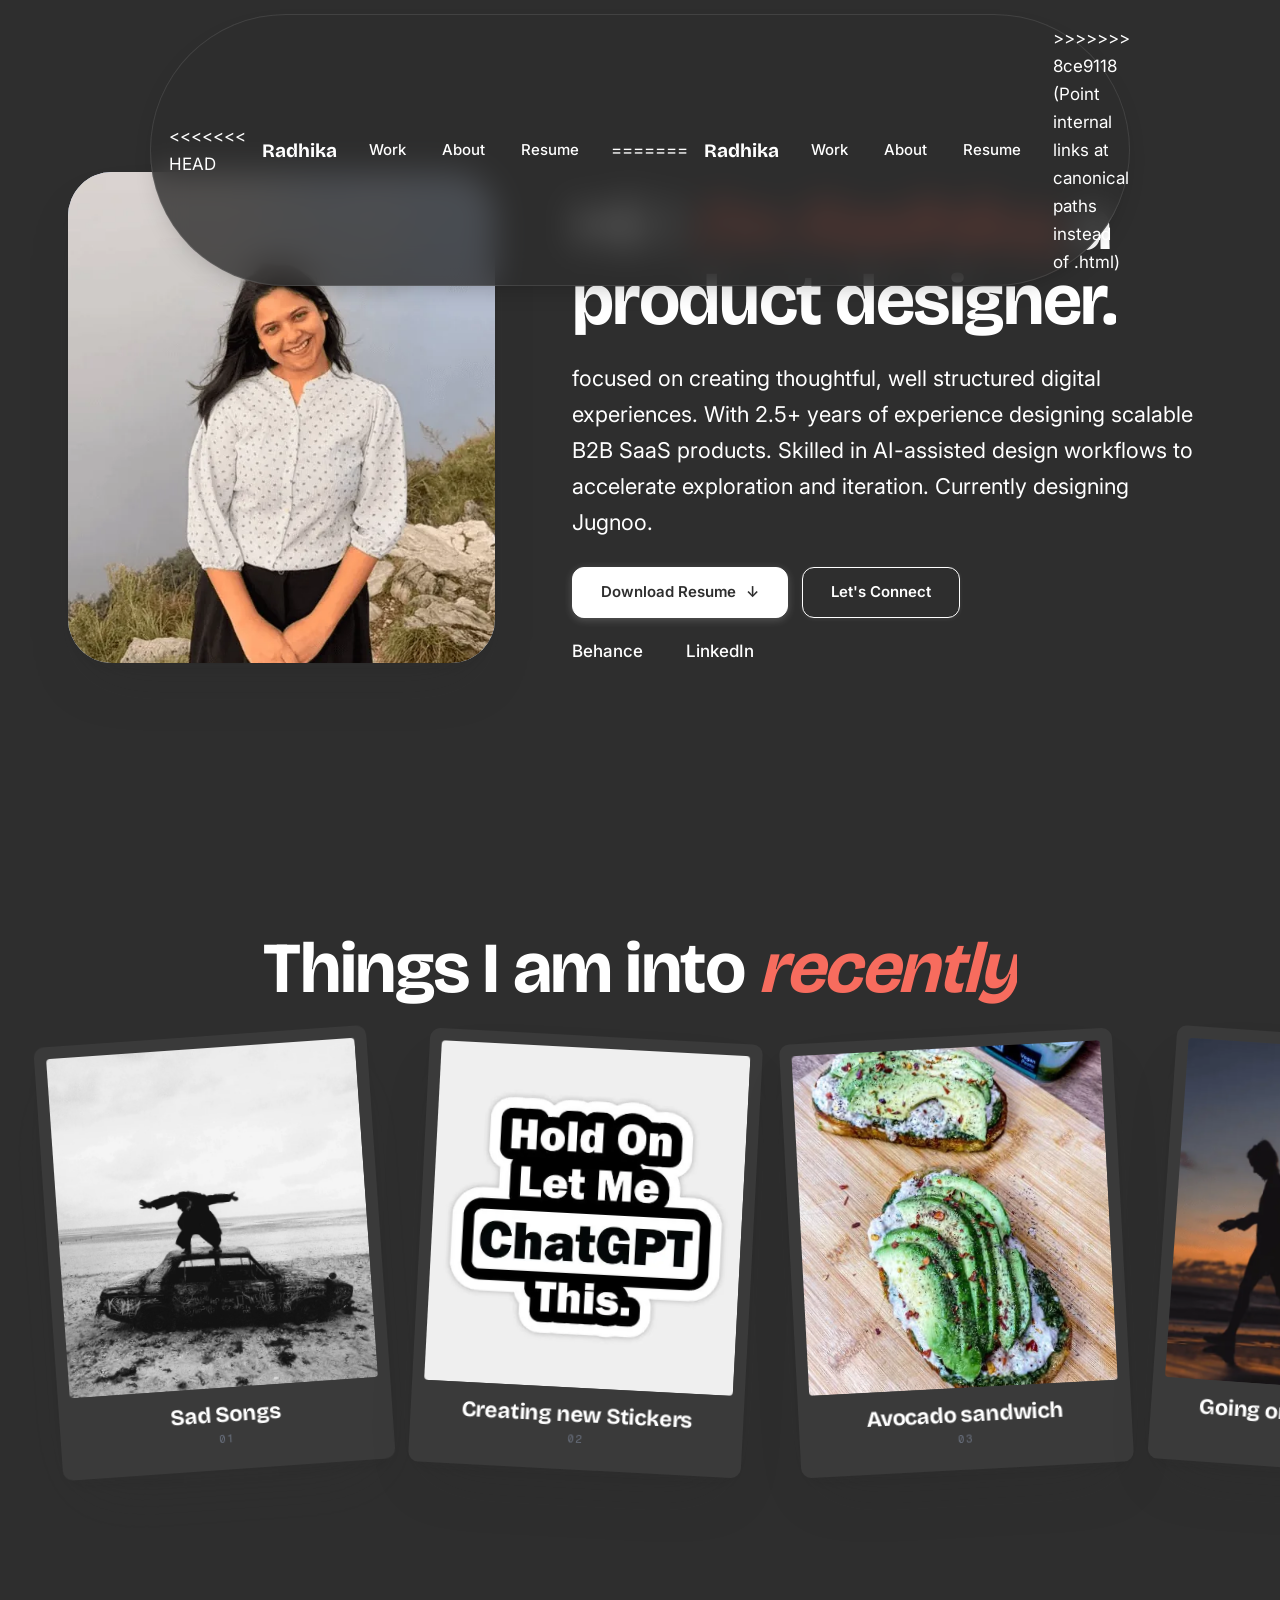
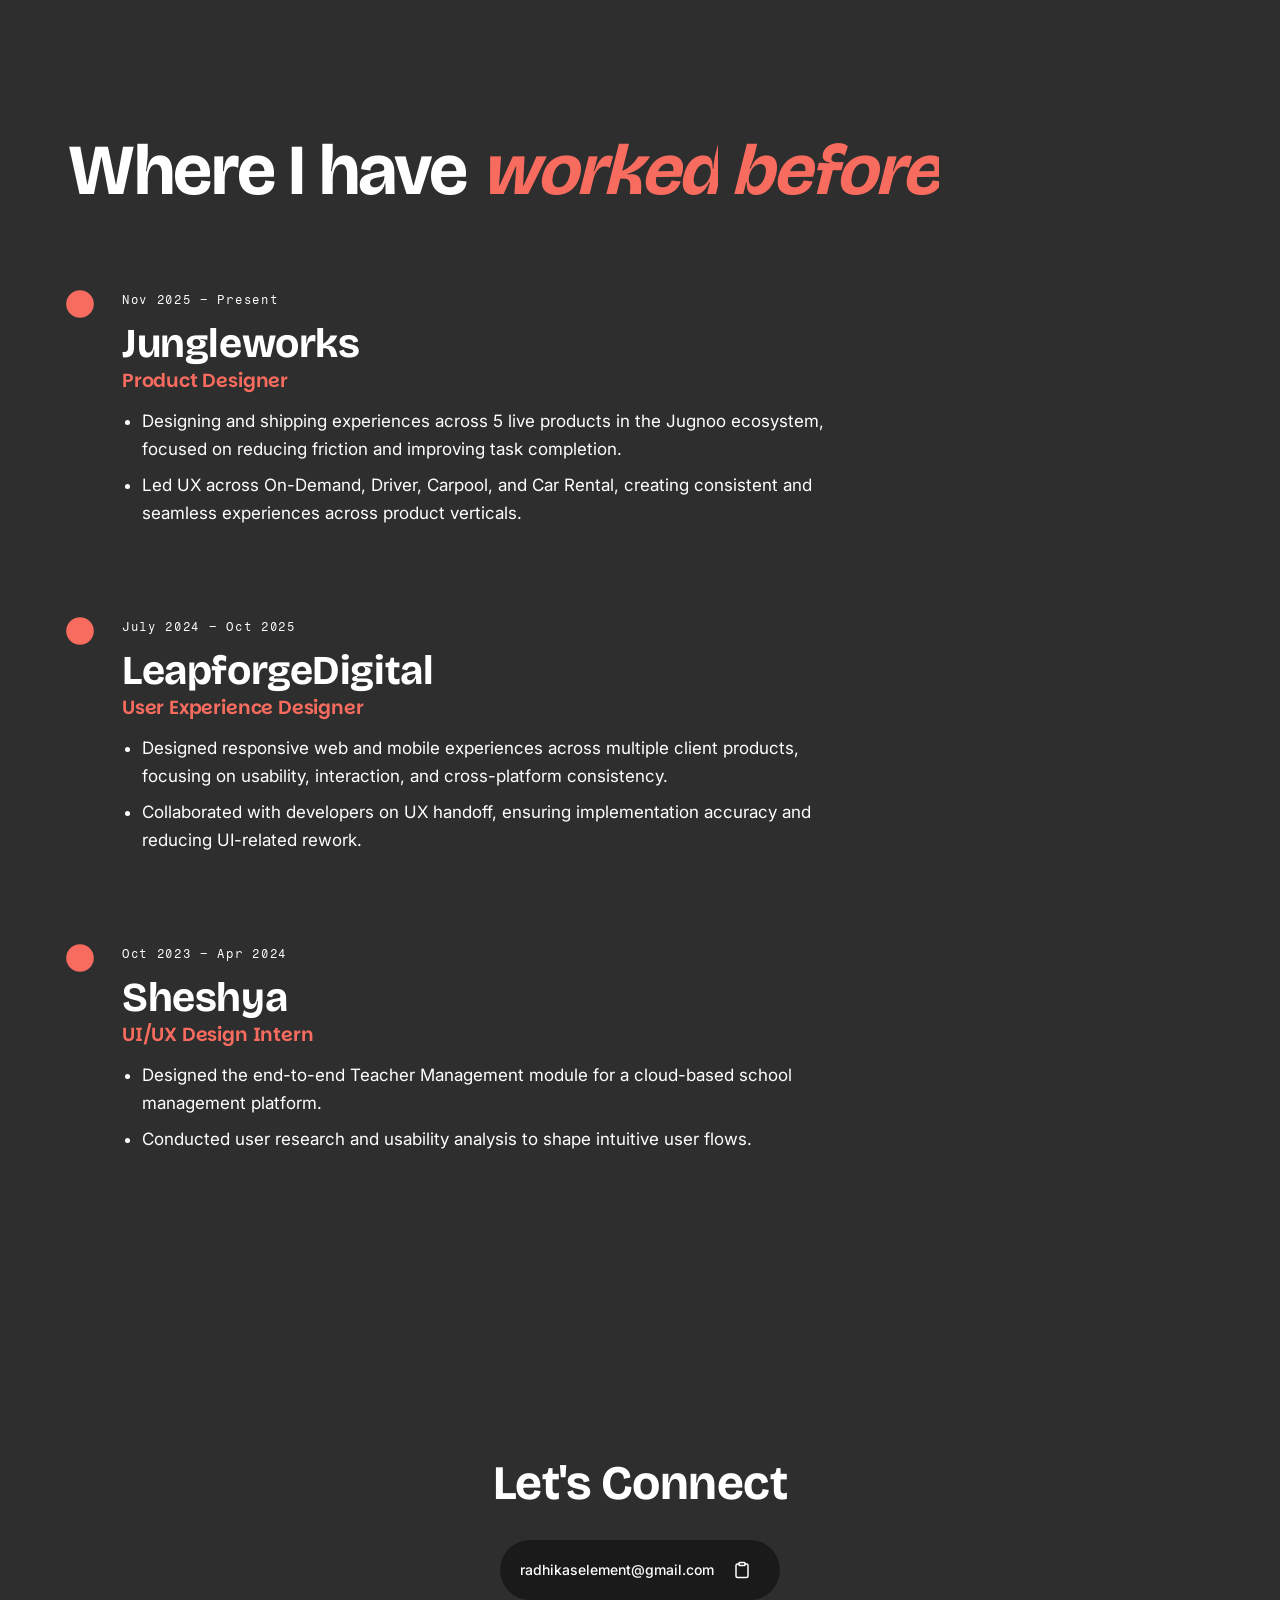
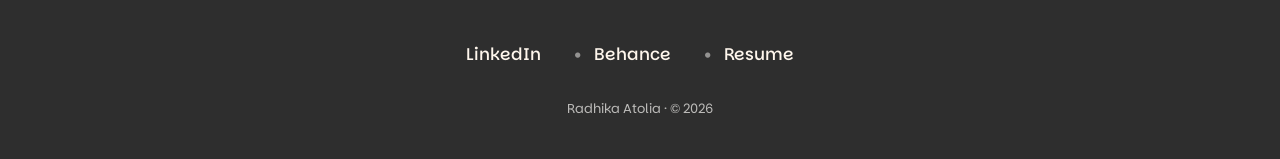
==== commit 9da915f4: "Point nav links at canonical paths instead of .html cleanUrls makes every "foo.html" URL 308-redirec" ====
--- a/about.html
+++ b/about.html
@@ -21,8 +21,8 @@
 <div class="progress"><i></i></div>
 <header class="nav"><div class="nav__inner">
 <<<<<<< HEAD
-  <a href="index.html" class="nav__brand">Radhika</a>
-  <nav class="nav__links"><a href="work.html">Work</a><a href="about.html">About</a><a href="https://drive.google.com/file/d/1EbfWYlFSqeKG8F6jiqInrfgAG0uC05uF/view?usp=sharing" target="_blank" rel="noopener">Resume</a></nav>
+  <a href="/" class="nav__brand">Radhika</a>
+  <nav class="nav__links"><a href="/work">Work</a><a href="/about">About</a><a href="https://drive.google.com/file/d/1EbfWYlFSqeKG8F6jiqInrfgAG0uC05uF/view?usp=sharing" target="_blank" rel="noopener">Resume</a></nav>
 =======
   <a href="/" class="nav__brand">Radhika</a>
   <nav class="nav__links"><a href="/work">Work</a><a href="/about">About</a><a href="https://drive.google.com/file/d/1pv8k1CAcRjwX_YjblszEcznRyadkhXmi/view?usp=sharing" target="_blank" rel="noopener">Resume</a></nav>
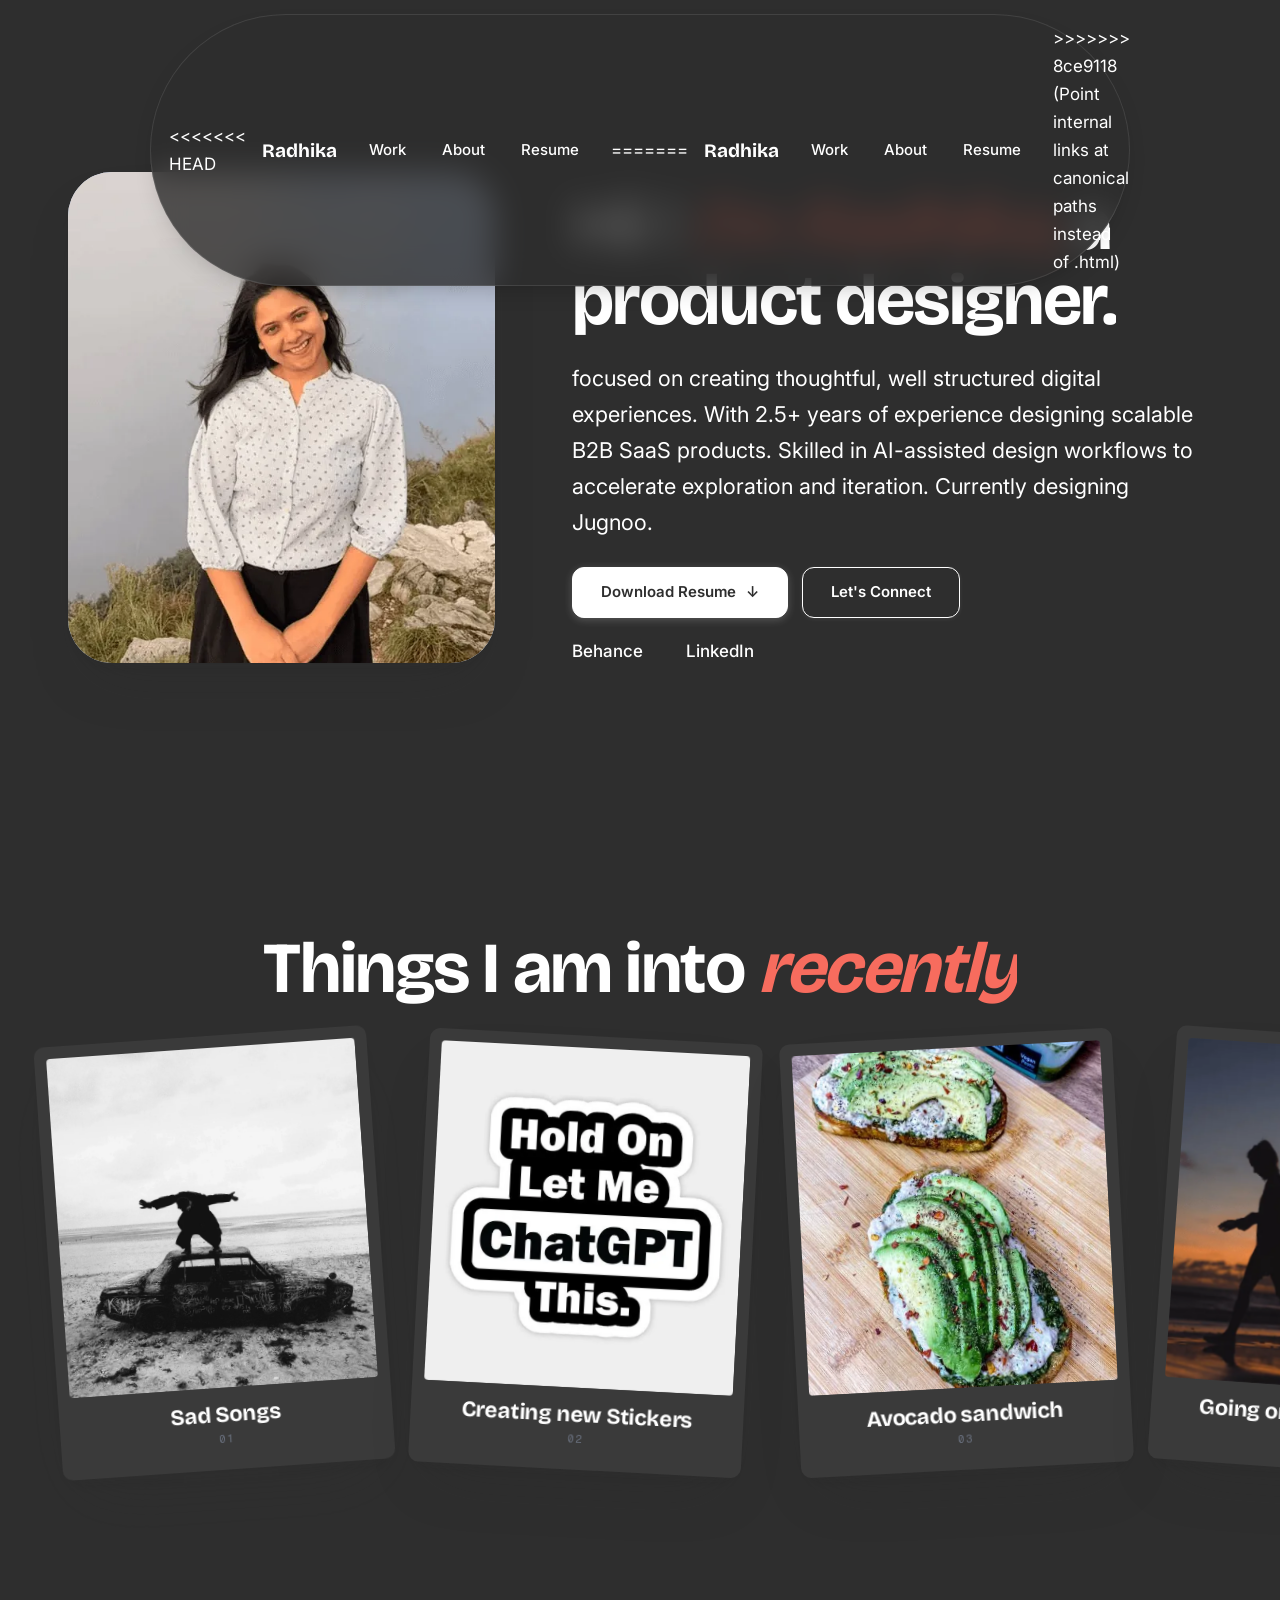
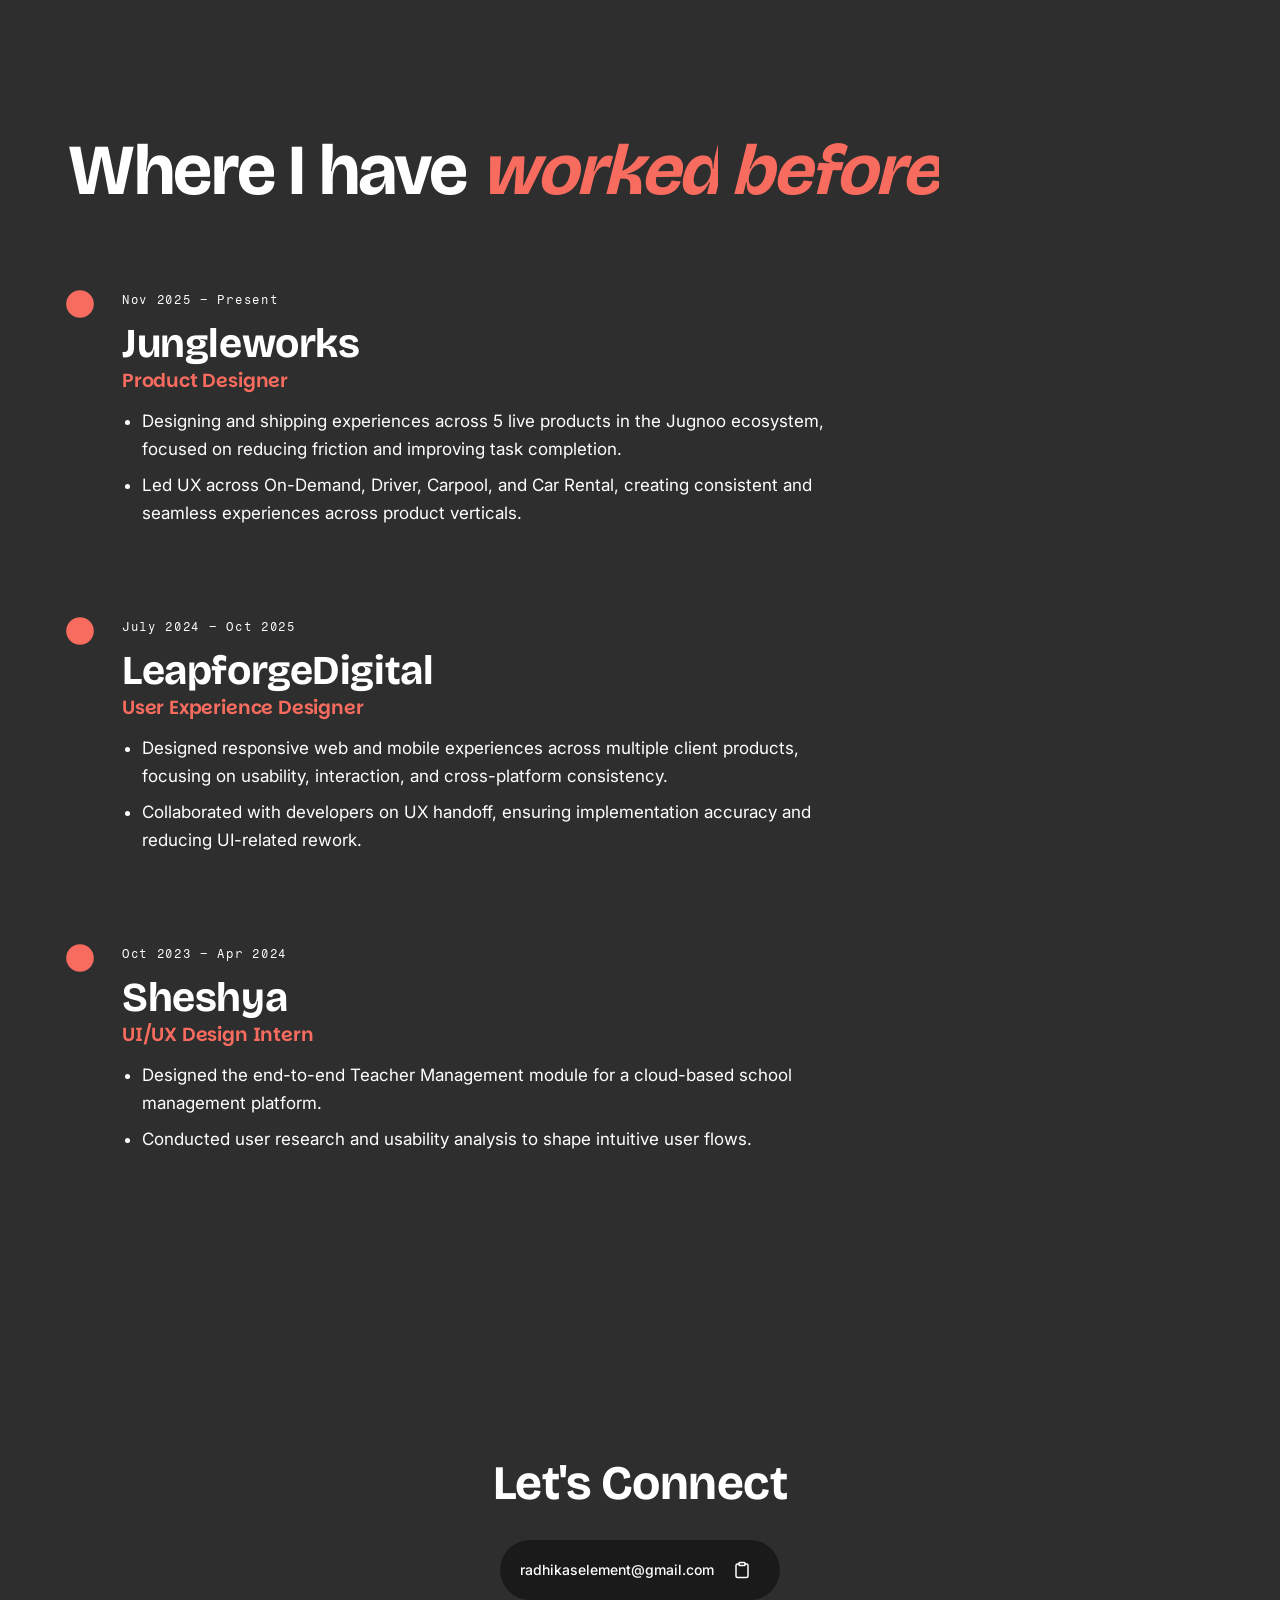
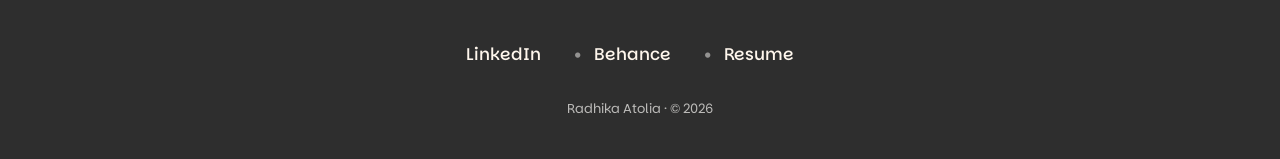
==== commit 68aedf54: "Fix: resolve git merge conflicts in all HTML files Removed merge conflict markers that were causing " ====
--- a/about.html
+++ b/about.html
@@ -71,3 +71,4 @@
 <button class="totop" aria-label="Back to top">↑</button>
 <script src="script.js"></script>
 </body></html>
+
--- a/styles.css
+++ b/styles.css
@@ -166,6 +166,12 @@
 @media(max-width:900px){
   .hero__grid{grid-template-columns:1fr}.stage{margin:20px auto 0;max-width:460px}
   .hero{padding-top:110px}.scroll-cue{display:none}
+}
+@media(max-width:560px){
+  .hero__grid{gap:16px}.stage{margin:20px auto 0;max-width:100%;max-height:320px}
+  .hero{padding:80px 0 40px;min-height:auto}
+  .hero__greeting{font-size:32px;margin-bottom:8px}
+  .hero__title{font-size:28px;margin-bottom:16px}
 }
 
 /* ticker -------------------------------------------------------- */
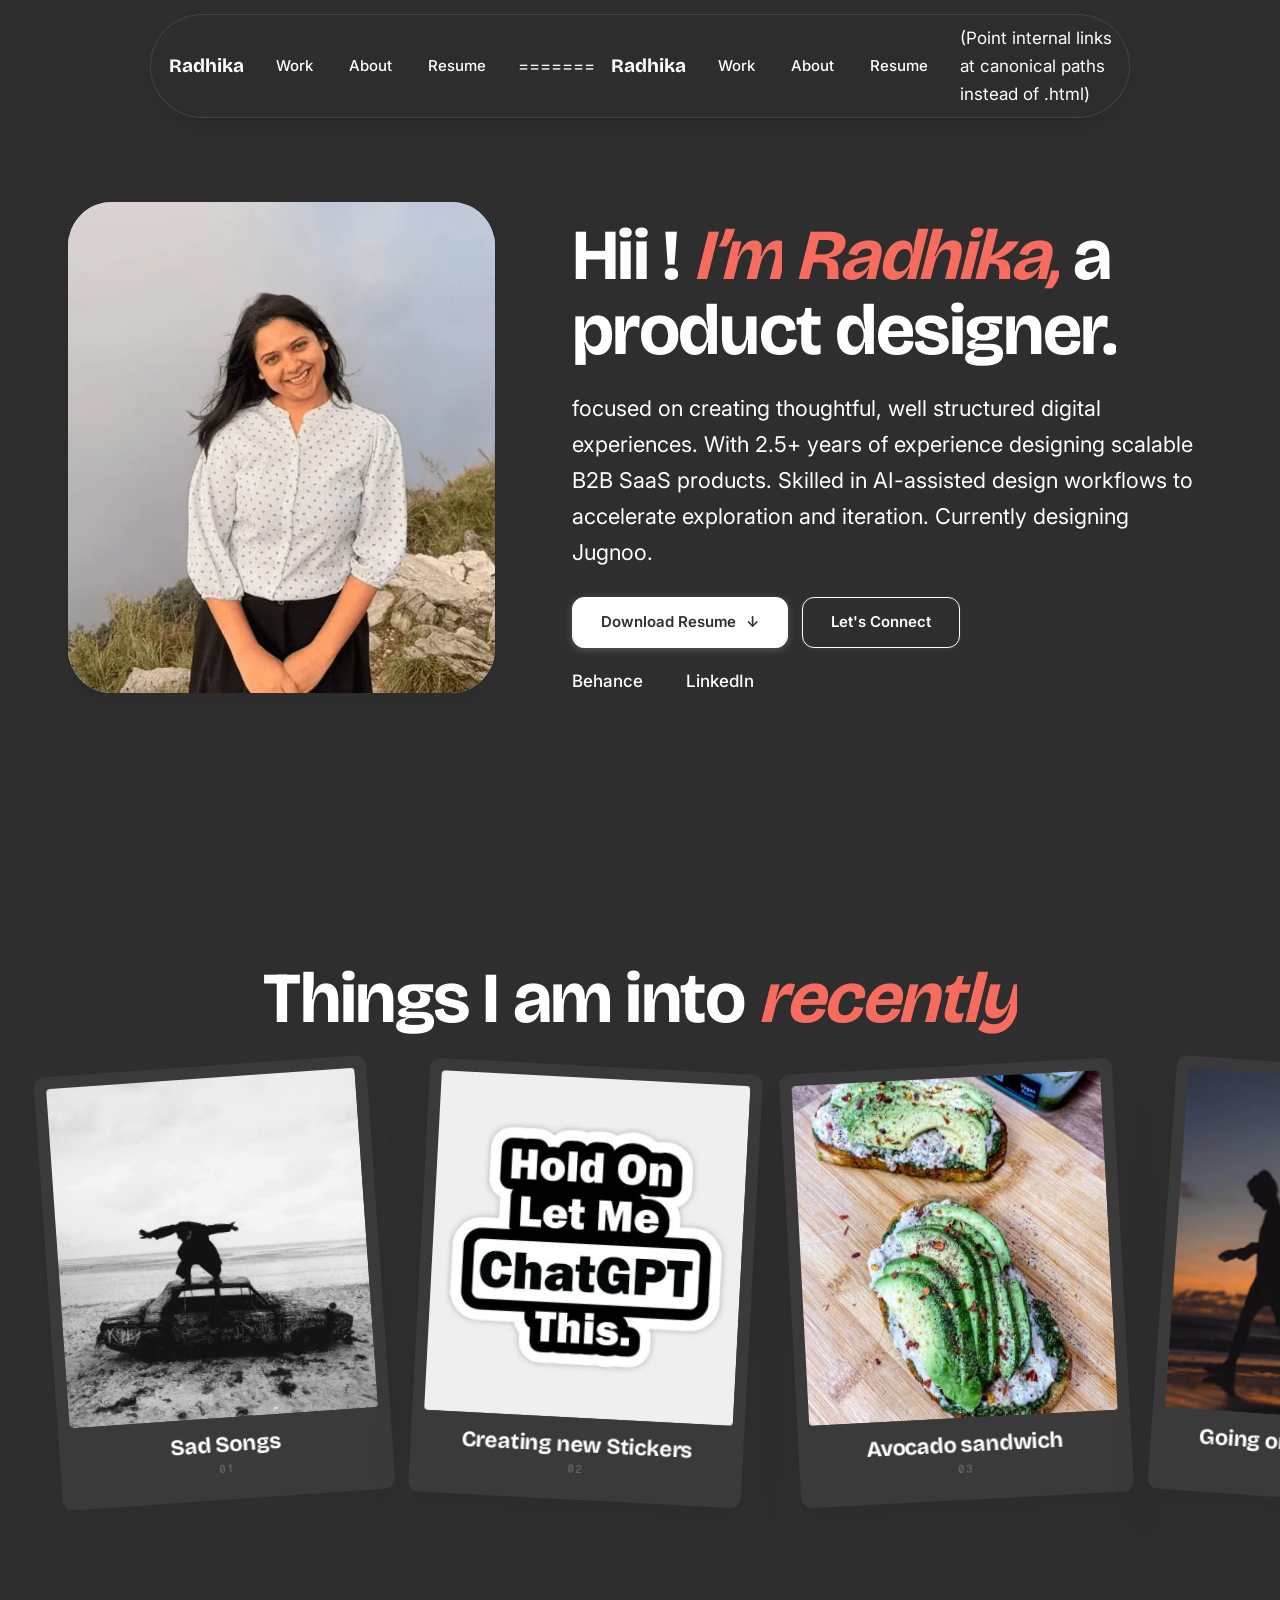
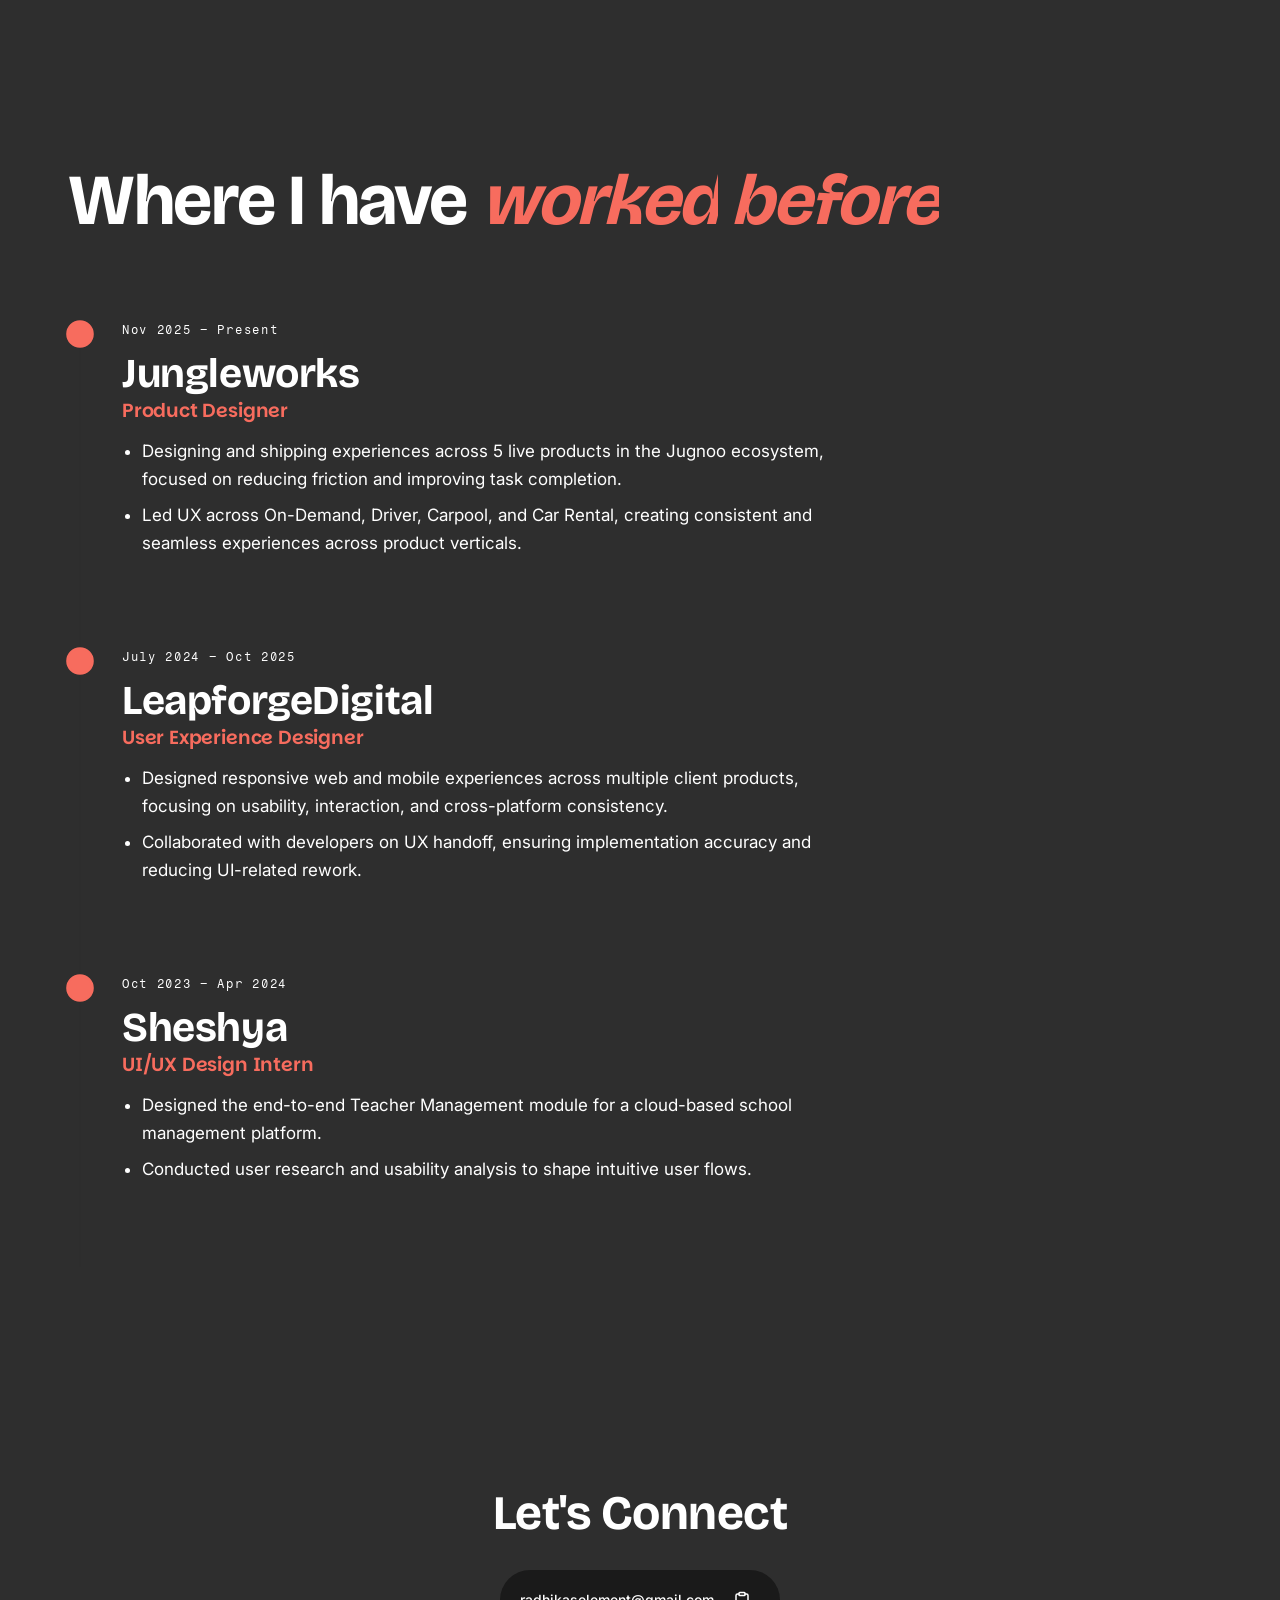
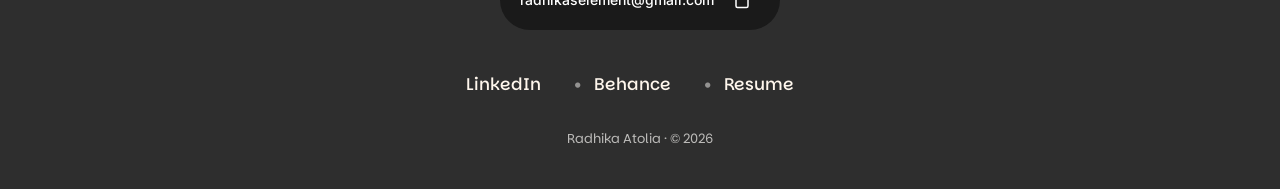
==== commit d8e33285: "Fix: clean up remaining merge conflicts in all headers and create component consistency - Removed me" ====
--- a/about.html
+++ b/about.html
@@ -20,13 +20,11 @@
 <body>
 <div class="progress"><i></i></div>
 <header class="nav"><div class="nav__inner">
-<<<<<<< HEAD
-  <a href="/" class="nav__brand">Radhika</a>
+<a href="/" class="nav__brand">Radhika</a>
   <nav class="nav__links"><a href="/work">Work</a><a href="/about">About</a><a href="https://drive.google.com/file/d/1EbfWYlFSqeKG8F6jiqInrfgAG0uC05uF/view?usp=sharing" target="_blank" rel="noopener">Resume</a></nav>
 =======
   <a href="/" class="nav__brand">Radhika</a>
-  <nav class="nav__links"><a href="/work">Work</a><a href="/about">About</a><a href="https://drive.google.com/file/d/1pv8k1CAcRjwX_YjblszEcznRyadkhXmi/view?usp=sharing" target="_blank" rel="noopener">Resume</a></nav>
->>>>>>> 8ce9118 (Point internal links at canonical paths instead of .html)
+  <nav class="nav__links"><a href="/work">Work</a><a href="/about">About</a><a href="https://drive.google.com/file/d/1pv8k1CAcRjwX_YjblszEcznRyadkhXmi/view?usp=sharing" target="_blank" rel="noopener">Resume</a></nav>(Point internal links at canonical paths instead of .html)
   <button class="nav__toggle" aria-label="Menu">☰</button>
 </div></header>
 <section class="page-hero"><div class="wrap about-tz">
@@ -72,3 +70,4 @@
 <script src="script.js"></script>
 </body></html>
 
+
--- a/styles.css
+++ b/styles.css
@@ -22,7 +22,7 @@
   .hero__sub{font-size:18px}
   .ticker{margin:-6px -4vw 0}
   .blob.b3,.blob.b1{display:none}
-  .page-hero{padding-top:130px}.cs-hero{padding-top:120px}
+  .page-hero{padding-top:160px}.cs-hero{padding-top:150px}
 }
 @media(max-width:560px){
   body{font-size:16px}
@@ -115,7 +115,7 @@
 .scrub .w.on.hi{color:var(--orange);font-style:italic}
 
 /* hero ---------------------------------------------------------- */
-.hero{min-height:100svh;padding:120px 0 60px;display:flex;align-items:center;overflow:hidden;position:relative;isolation:isolate}
+.hero{min-height:100svh;padding:150px 0 60px;display:flex;align-items:center;overflow:hidden;position:relative;isolation:isolate}
 .hero__bg{position:absolute;inset:0;z-index:-1;pointer-events:none}
 .blob{position:absolute;border-radius:50%;filter:blur(60px);opacity:.55;will-change:transform}
 .blob.b1{width:520px;height:520px;background:var(--peach);top:-120px;left:-120px}
@@ -169,7 +169,7 @@
 }
 @media(max-width:560px){
   .hero__grid{gap:16px}.stage{margin:20px auto 0;max-width:100%;max-height:320px}
-  .hero{padding:80px 0 40px;min-height:auto}
+  .hero{padding:100px 0 40px;min-height:auto}
   .hero__greeting{font-size:32px;margin-bottom:8px}
   .hero__title{font-size:28px;margin-bottom:16px}
 }
@@ -268,7 +268,7 @@
 .toolkit span:hover{transform:translateY(-4px) rotate(-2deg);background:var(--ink);color:var(--cream)}
 
 /* work page ------------------------------------------------------ */
-.page-hero{padding:170px 0 clamp(40px,6vw,80px)}
+.page-hero{padding:200px 0 clamp(40px,6vw,80px)}
 .filters{display:flex;flex-wrap:wrap;gap:10px;margin:34px 0 0}
 .filters button{font:inherit;font-weight:600;font-size:14px;padding:10px 20px;border-radius:999px;border:1.5px solid var(--ink);background:transparent;cursor:pointer;transition:background .3s,color .3s,transform .3s var(--ease)}
 .filters button:hover{transform:translateY(-3px)}
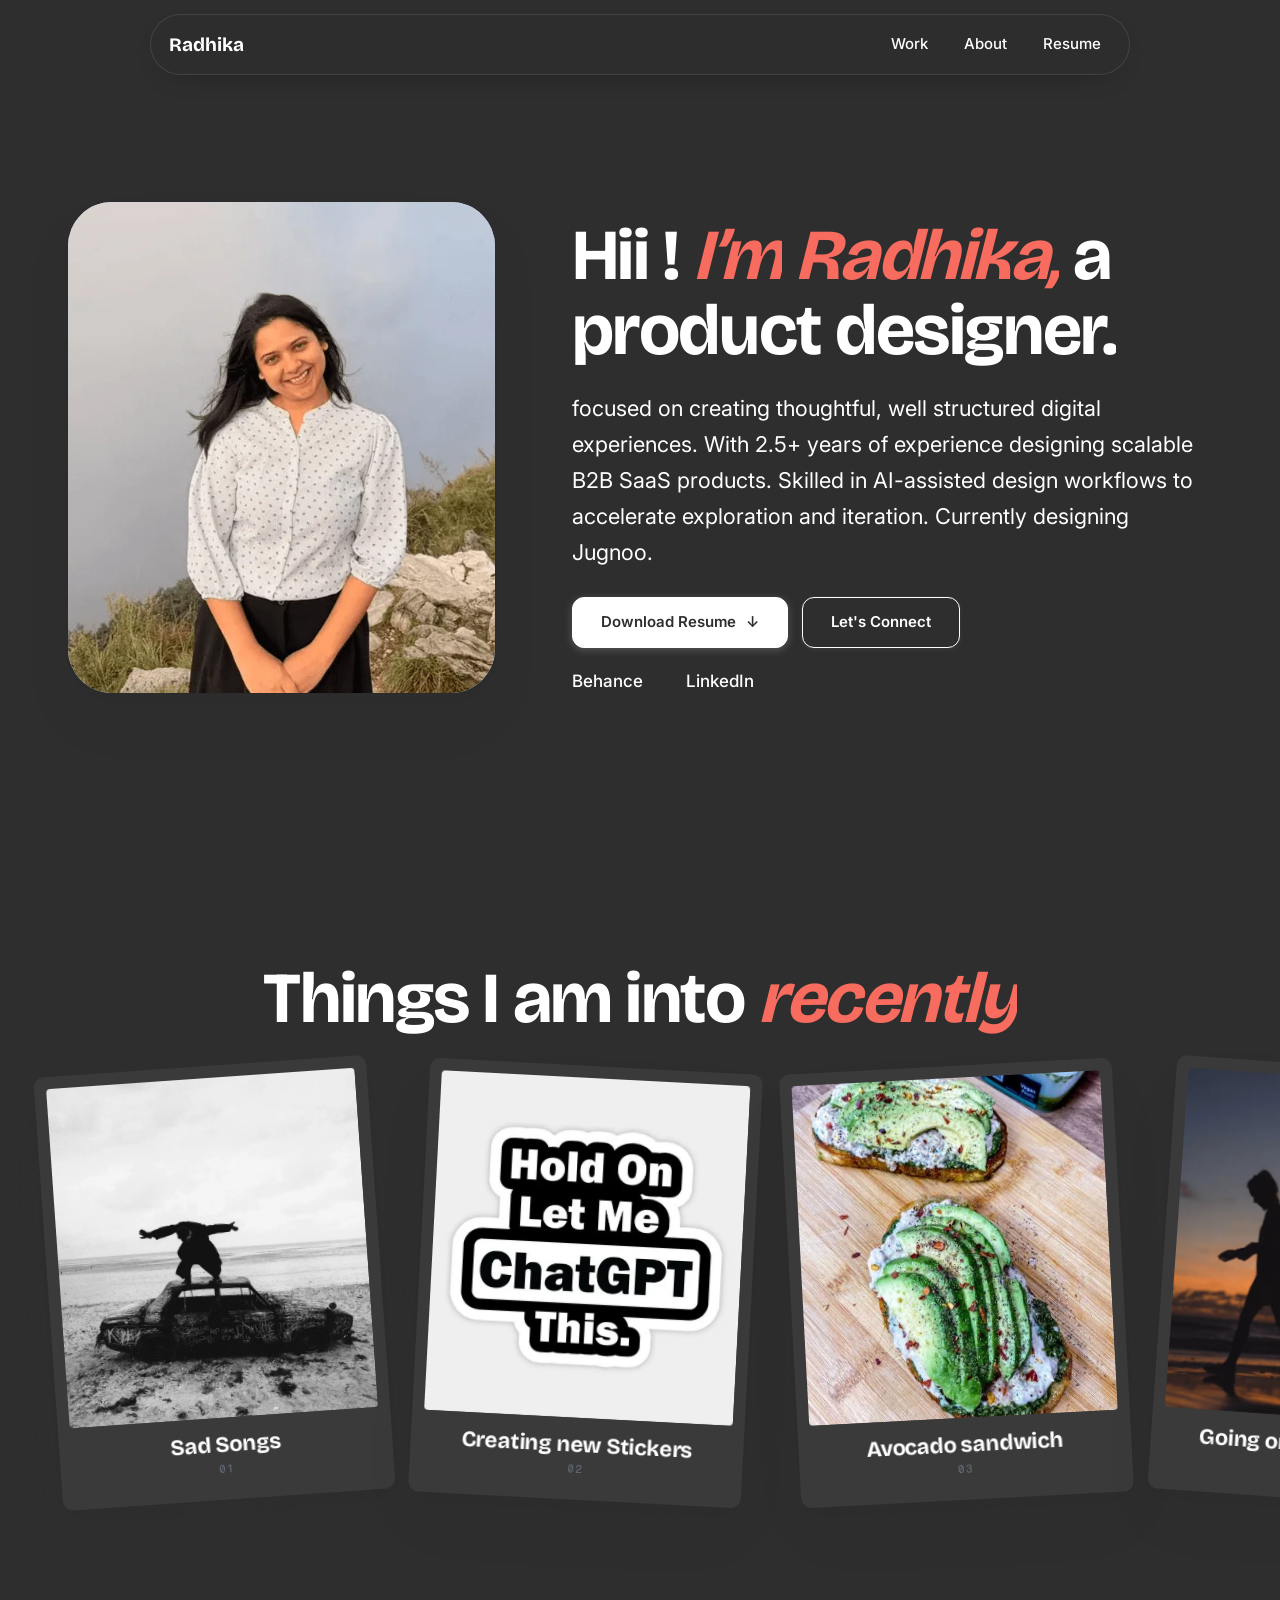
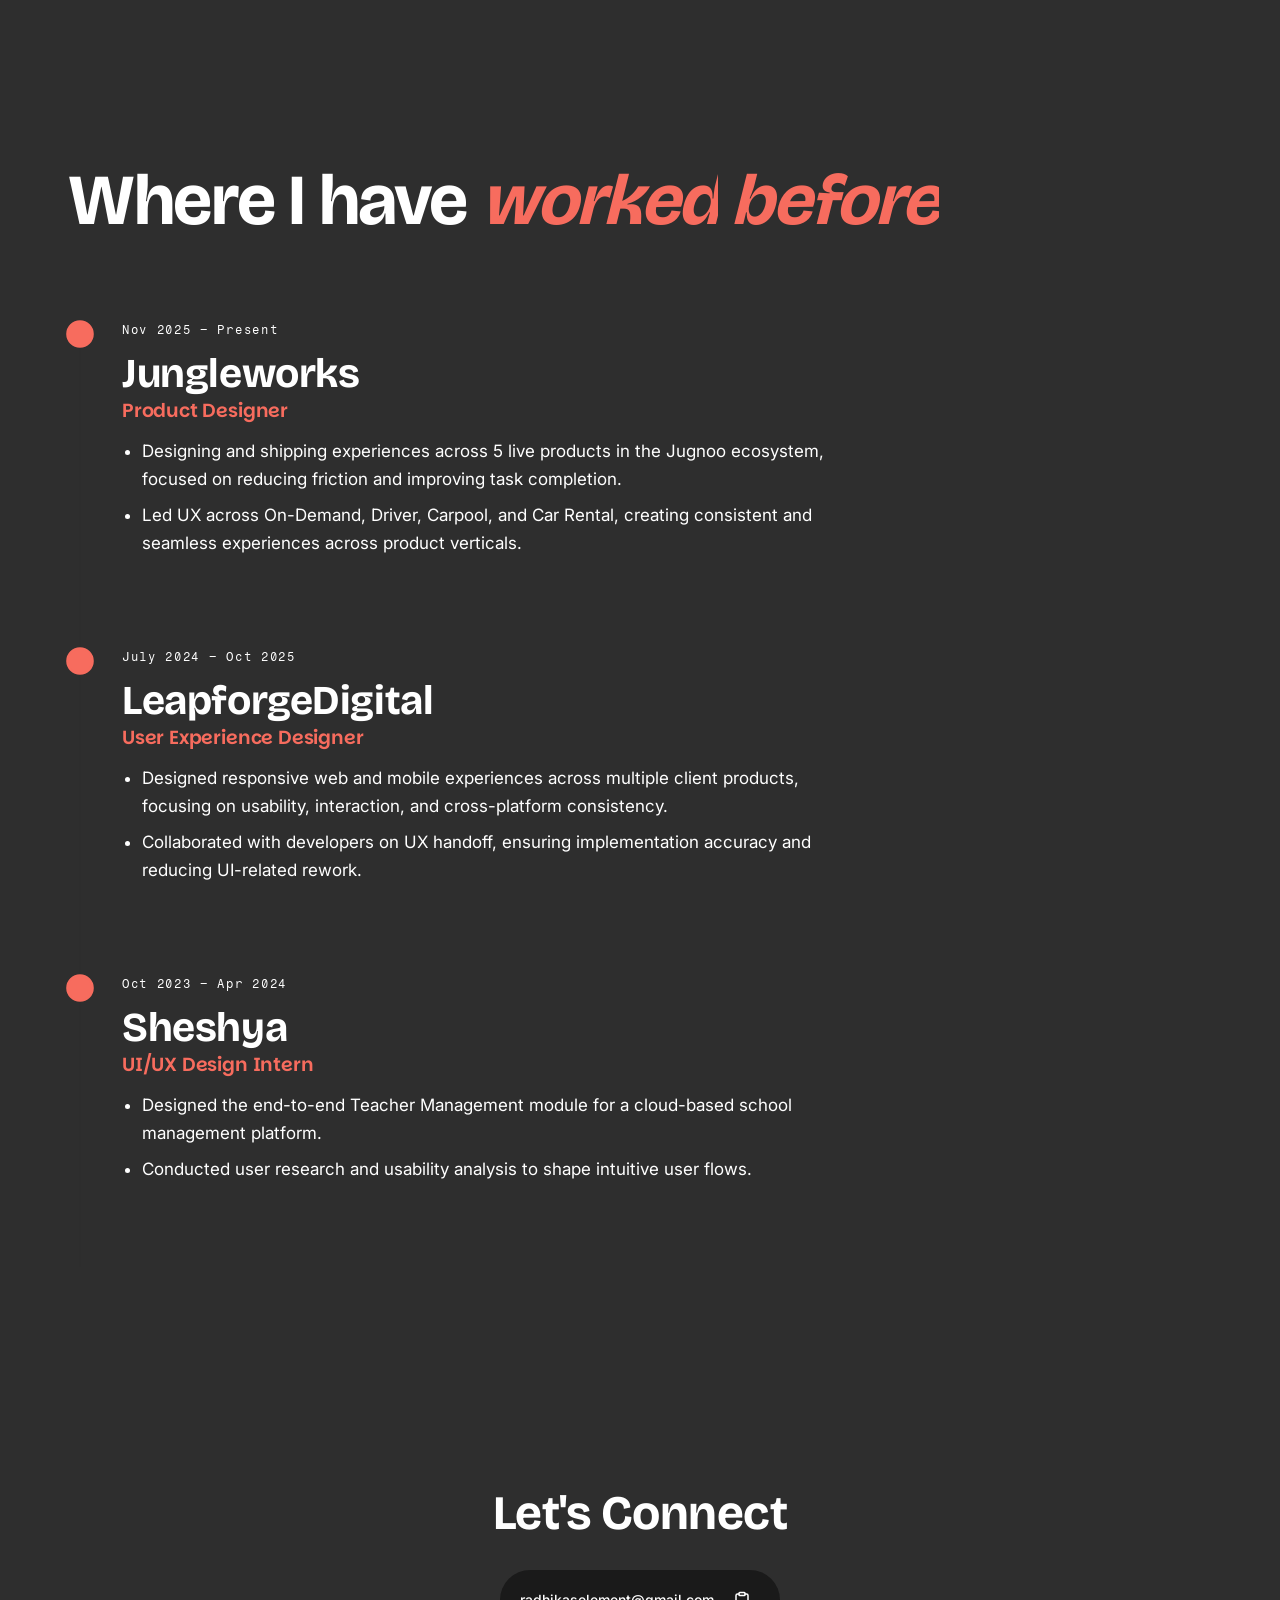
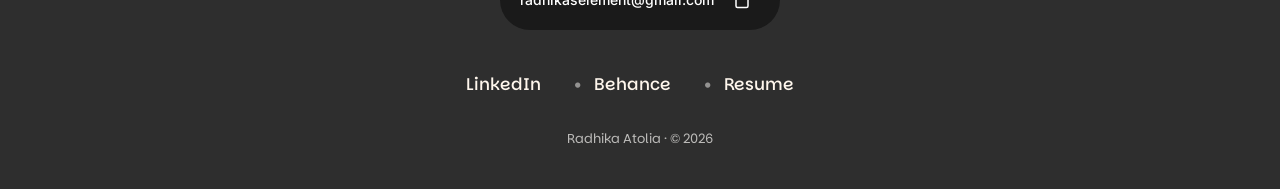
==== commit 9843a431: "Fix: permanently remove all merge conflict markers from headers across entire site Cleaned up merge " ====
--- a/about.html
+++ b/about.html
@@ -20,11 +20,8 @@
 <body>
 <div class="progress"><i></i></div>
 <header class="nav"><div class="nav__inner">
-<a href="/" class="nav__brand">Radhika</a>
+  <a href="/" class="nav__brand">Radhika</a>
   <nav class="nav__links"><a href="/work">Work</a><a href="/about">About</a><a href="https://drive.google.com/file/d/1EbfWYlFSqeKG8F6jiqInrfgAG0uC05uF/view?usp=sharing" target="_blank" rel="noopener">Resume</a></nav>
-=======
-  <a href="/" class="nav__brand">Radhika</a>
-  <nav class="nav__links"><a href="/work">Work</a><a href="/about">About</a><a href="https://drive.google.com/file/d/1pv8k1CAcRjwX_YjblszEcznRyadkhXmi/view?usp=sharing" target="_blank" rel="noopener">Resume</a></nav>(Point internal links at canonical paths instead of .html)
   <button class="nav__toggle" aria-label="Menu">☰</button>
 </div></header>
 <section class="page-hero"><div class="wrap about-tz">
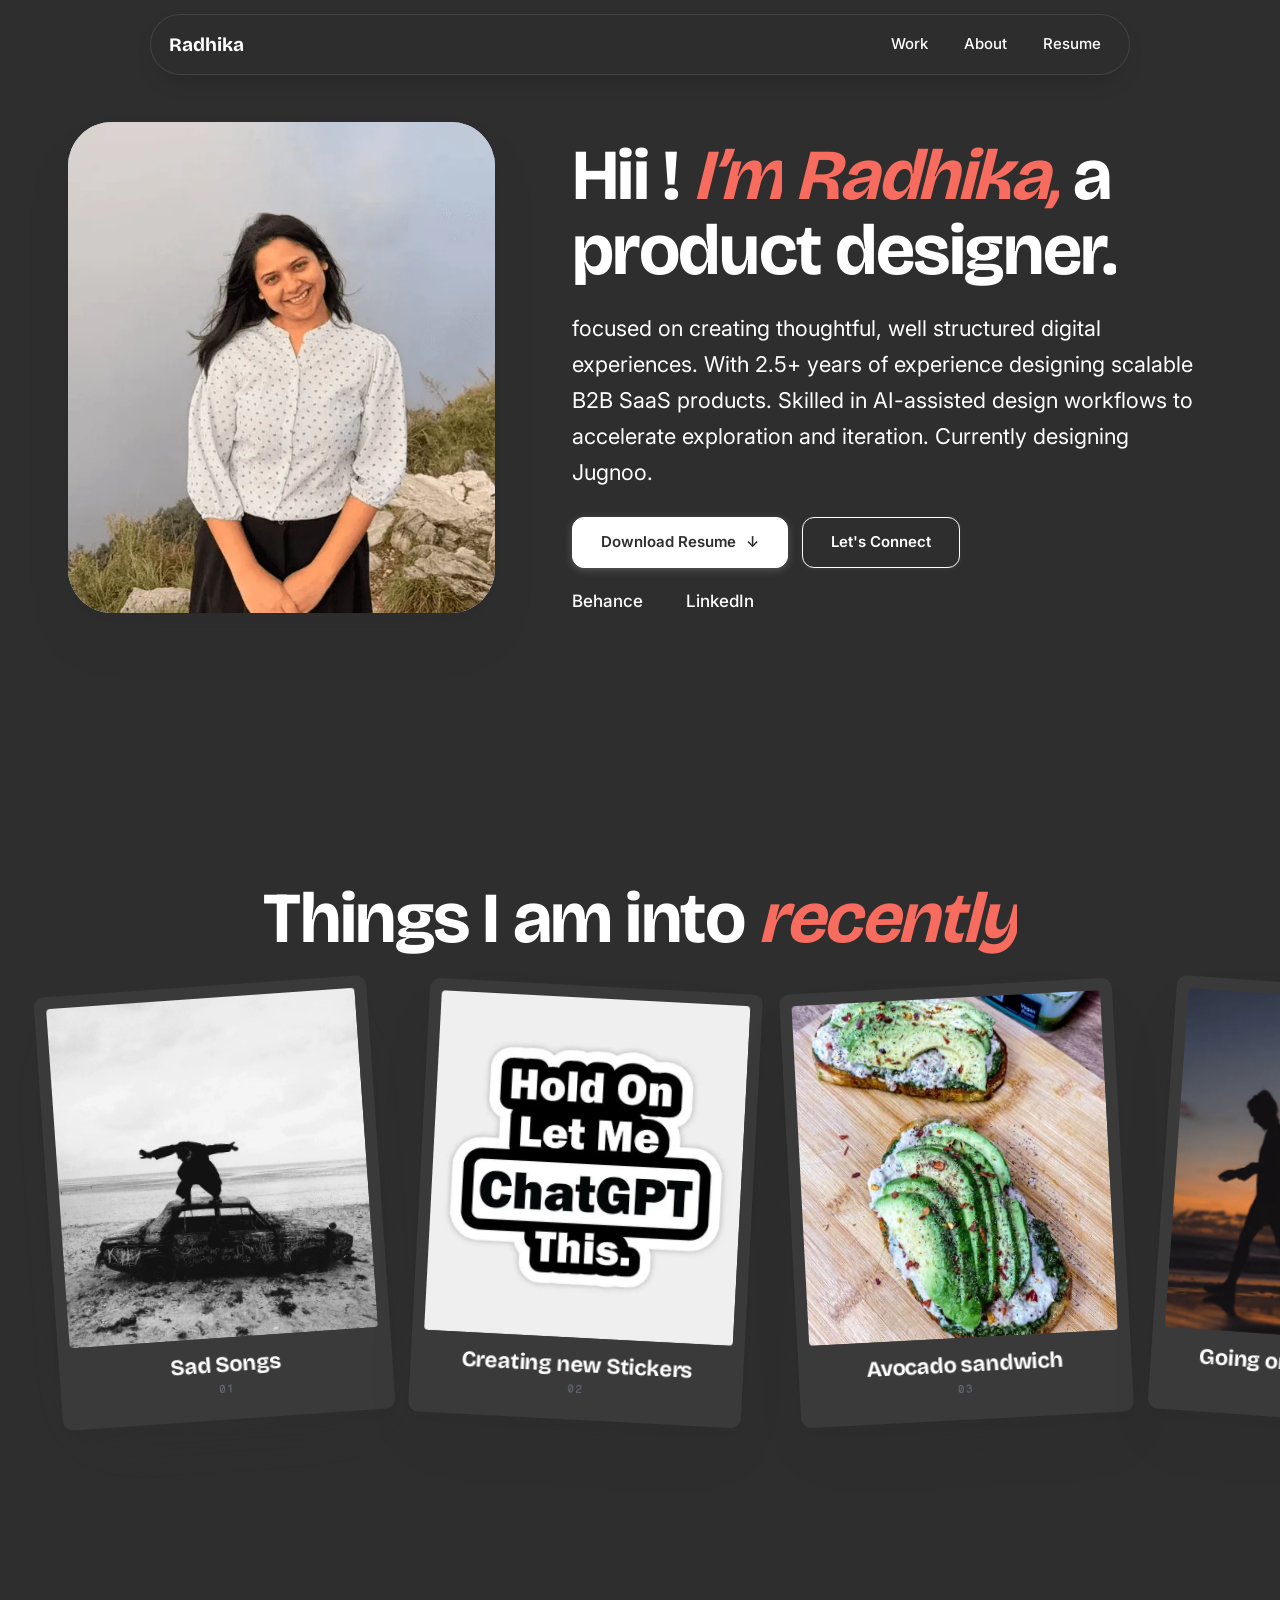
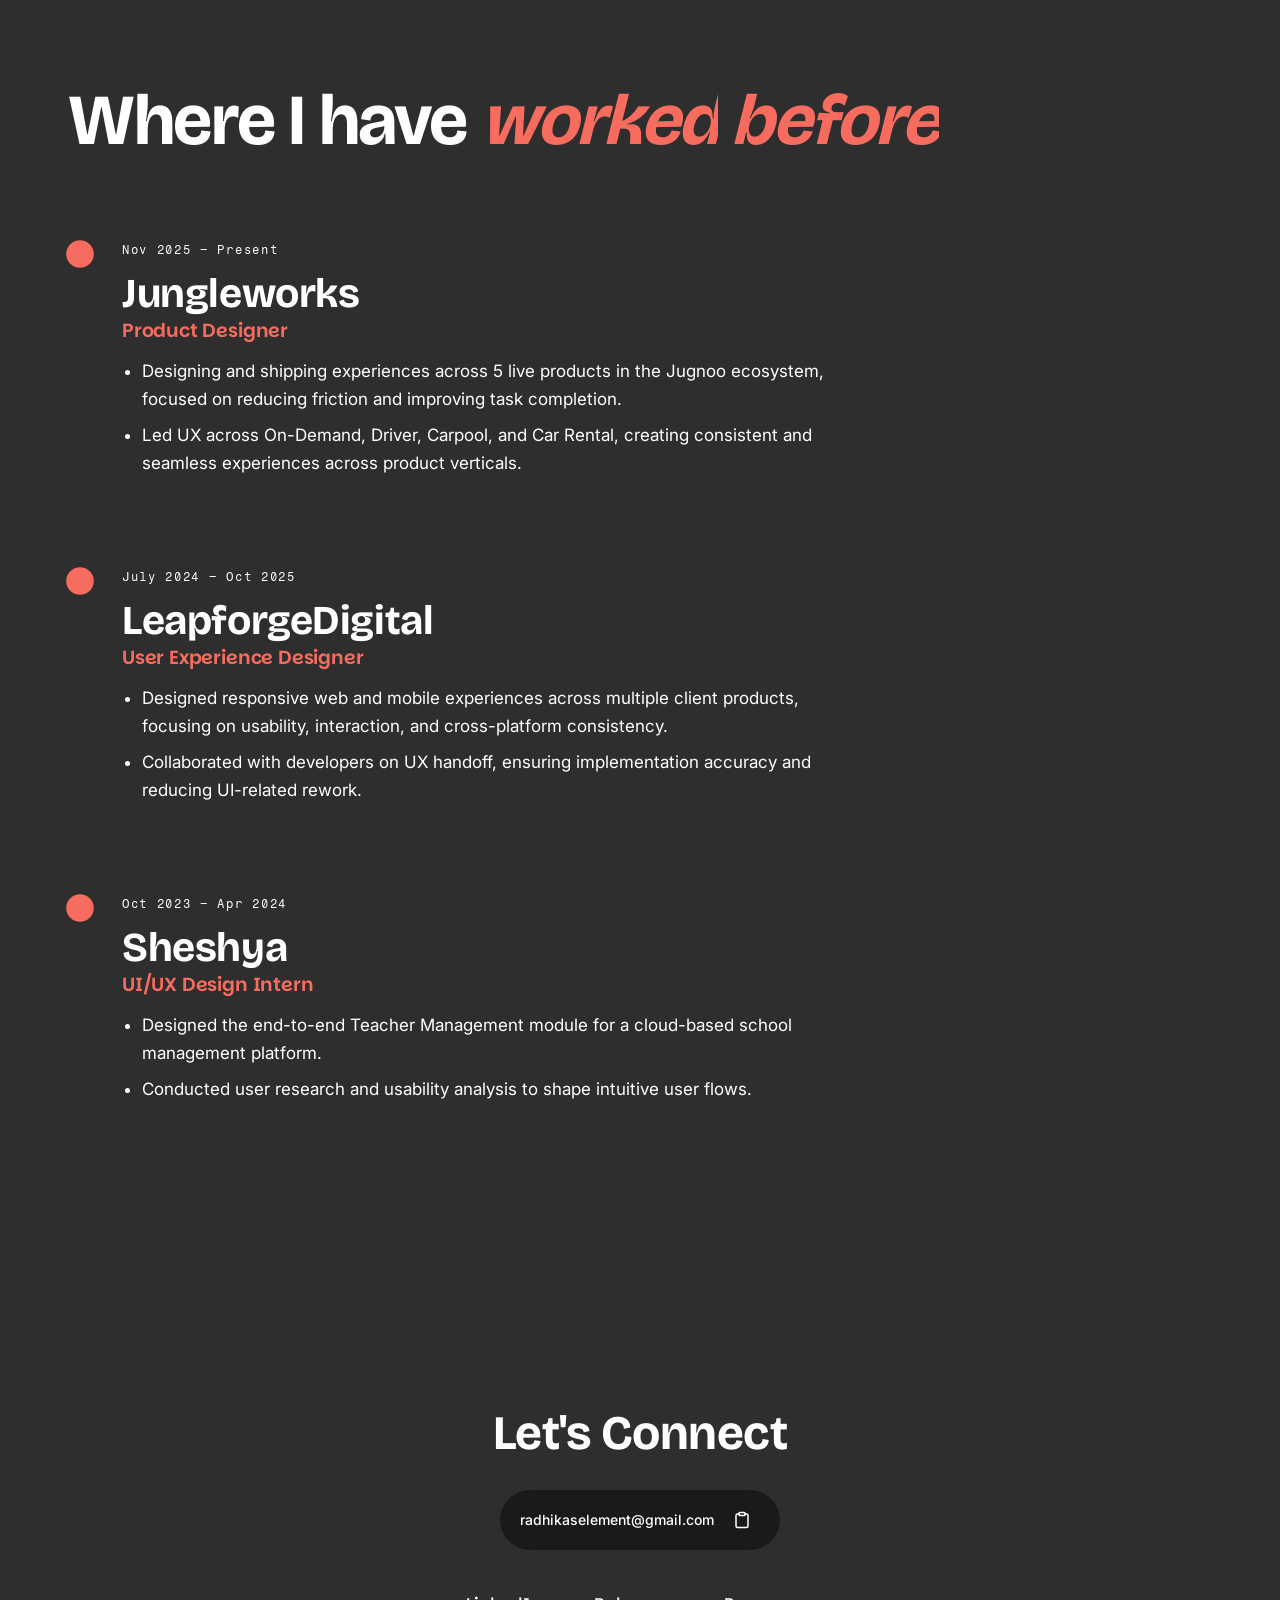
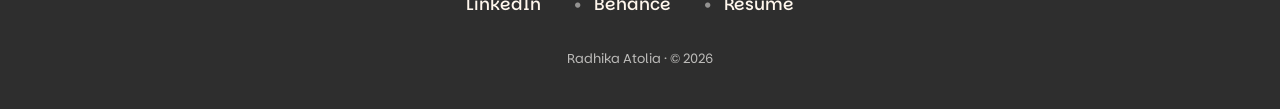
==== commit 7bd66b08: "Update resume link on all pages Co-Authored-By: Claude Opus 5.5 <noreply@anthropic.com>" ====
--- a/about.html
+++ b/about.html
@@ -21,14 +21,14 @@
 <div class="progress"><i></i></div>
 <header class="nav"><div class="nav__inner">
   <a href="/" class="nav__brand">Radhika</a>
-  <nav class="nav__links"><a href="/work">Work</a><a href="/about">About</a><a href="https://drive.google.com/file/d/1EbfWYlFSqeKG8F6jiqInrfgAG0uC05uF/view?usp=sharing" target="_blank" rel="noopener">Resume</a></nav>
+  <nav class="nav__links"><a href="/work">Work</a><a href="/about">About</a><a href="https://drive.google.com/file/d/1EbfWYlFSqeKG8F6jiqInrfgAG0uC05uF/view?usp=drive_link" target="_blank" rel="noopener">Resume</a></nav>
   <button class="nav__toggle" aria-label="Menu">☰</button>
 </div></header>
 <section class="page-hero"><div class="wrap about-tz">
   <div class="portrait" data-tilt="8" data-reveal="scale"><div class="portrait__card" data-tilt-in><img src="assets/framer/EwWAE1s8zDBKUvnxB2yL0X7hWgc.webp" width="603" height="667" alt="Radhika" decoding="async"></div></div>
   <div><h1 class="serif-title" style="margin:18px 0 24px; color:#FFFFFF" data-split>Hii ! <em>I’m Radhika,</em> a product designer.</h1>
    <p class="lead" data-reveal="up" style="--i:3">focused on creating thoughtful, well structured digital experiences. With 2.5+ years of experience designing scalable B2B SaaS products. Skilled in AI-assisted design workflows to accelerate exploration and iteration. Currently designing Jugnoo.</p>
-   <div class="hero__cta" data-reveal="up" style="--i:5;margin-top:26px"><a class="btn btn--orange" href="https://drive.google.com/file/d/1EbfWYlFSqeKG8F6jiqInrfgAG0uC05uF/view?usp=sharing" target="_blank" rel="noopener"><span>Download Resume</span><span class="arr">↓</span></a><a class="btn btn--ghost" href="https://mail.google.com/mail/?view=cm&fs=1&to=radhikaselement@gmail.com&su=Hii%20Radhika%2C%20we%20would%20like%20to%20discuss%20your%20availability!" target="_blank" rel="noopener"><span>Let's Connect</span></a></div>
+   <div class="hero__cta" data-reveal="up" style="--i:5;margin-top:26px"><a class="btn btn--orange" href="https://drive.google.com/file/d/1EbfWYlFSqeKG8F6jiqInrfgAG0uC05uF/view?usp=drive_link" target="_blank" rel="noopener"><span>Download Resume</span><span class="arr">↓</span></a><a class="btn btn--ghost" href="https://mail.google.com/mail/?view=cm&fs=1&to=radhikaselement@gmail.com&su=Hii%20Radhika%2C%20we%20would%20like%20to%20discuss%20your%20availability!" target="_blank" rel="noopener"><span>Let's Connect</span></a></div>
    <div style="display:flex;gap:24px;margin-top:20px;align-items:center" data-reveal="up" style="--i:6"><a href="https://www.behance.net/radhikaselement" target="_blank" rel="noopener" class="social-link"><span>Behance</span><span class="arrow">↗</span></a><a href="https://www.linkedin.com/in/radhikaatolia/" target="_blank" rel="noopener" class="social-link"><span>LinkedIn</span><span class="arrow">↗</span></a></div></div>
 </div></section>
 
@@ -58,7 +58,7 @@
     <span class="dot">•</span>
     <a href="https://www.behance.net/radhikaselement" target="_blank" rel="noopener" class="social-link"><span>Behance</span><span class="arrow">↗</span></a>
     <span class="dot">•</span>
-    <a href="https://drive.google.com/file/d/1EbfWYlFSqeKG8F6jiqInrfgAG0uC05uF/view?usp=sharing" target="_blank" rel="noopener" class="social-link"><span>Resume</span><span class="arrow">↗</span></a>
+    <a href="https://drive.google.com/file/d/1EbfWYlFSqeKG8F6jiqInrfgAG0uC05uF/view?usp=drive_link" target="_blank" rel="noopener" class="social-link"><span>Resume</span><span class="arrow">↗</span></a>
   </div>
   <p class="footer__note">Radhika Atolia · © <span id="yr"></span></p>
 </div></footer>
--- a/styles.css
+++ b/styles.css
@@ -22,7 +22,7 @@
   .hero__sub{font-size:18px}
   .ticker{margin:-6px -4vw 0}
   .blob.b3,.blob.b1{display:none}
-  .page-hero{padding-top:160px}.cs-hero{padding-top:150px}
+  .page-hero{padding-top:100px}.cs-hero{padding-top:95px}
 }
 @media(max-width:560px){
   body{font-size:16px}
@@ -115,7 +115,7 @@
 .scrub .w.on.hi{color:var(--orange);font-style:italic}
 
 /* hero ---------------------------------------------------------- */
-.hero{min-height:100svh;padding:150px 0 60px;display:flex;align-items:center;overflow:hidden;position:relative;isolation:isolate}
+.hero{min-height:100svh;padding:110px 0 60px;display:flex;align-items:center;overflow:hidden;position:relative;isolation:isolate}
 .hero__bg{position:absolute;inset:0;z-index:-1;pointer-events:none}
 .blob{position:absolute;border-radius:50%;filter:blur(60px);opacity:.55;will-change:transform}
 .blob.b1{width:520px;height:520px;background:var(--peach);top:-120px;left:-120px}
@@ -169,7 +169,7 @@
 }
 @media(max-width:560px){
   .hero__grid{gap:16px}.stage{margin:20px auto 0;max-width:100%;max-height:320px}
-  .hero{padding:100px 0 40px;min-height:auto}
+  .hero{padding:90px 0 40px;min-height:auto}
   .hero__greeting{font-size:32px;margin-bottom:8px}
   .hero__title{font-size:28px;margin-bottom:16px}
 }
@@ -268,7 +268,7 @@
 .toolkit span:hover{transform:translateY(-4px) rotate(-2deg);background:var(--ink);color:var(--cream)}
 
 /* work page ------------------------------------------------------ */
-.page-hero{padding:200px 0 clamp(40px,6vw,80px)}
+.page-hero{padding:120px 0 clamp(40px,6vw,80px)}
 .filters{display:flex;flex-wrap:wrap;gap:10px;margin:34px 0 0}
 .filters button{font:inherit;font-weight:600;font-size:14px;padding:10px 20px;border-radius:999px;border:1.5px solid var(--ink);background:transparent;cursor:pointer;transition:background .3s,color .3s,transform .3s var(--ease)}
 .filters button:hover{transform:translateY(-3px)}
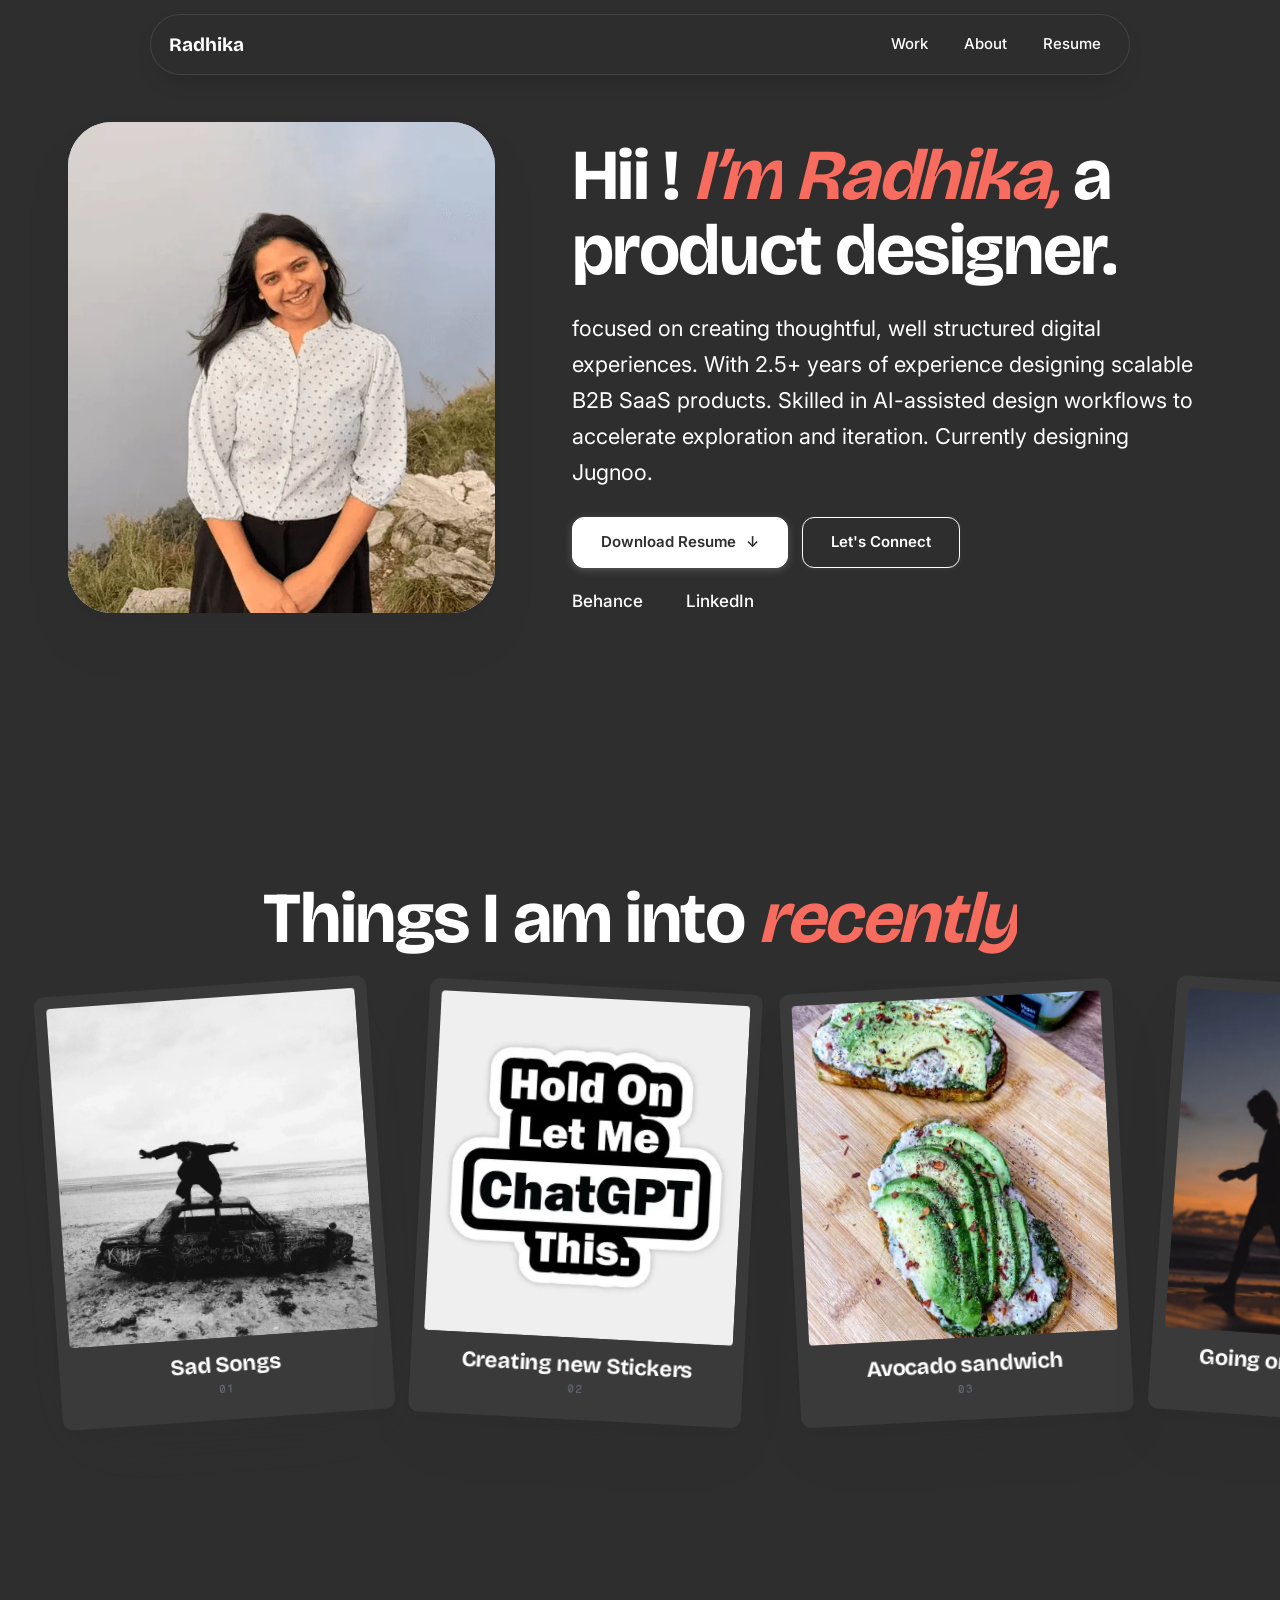
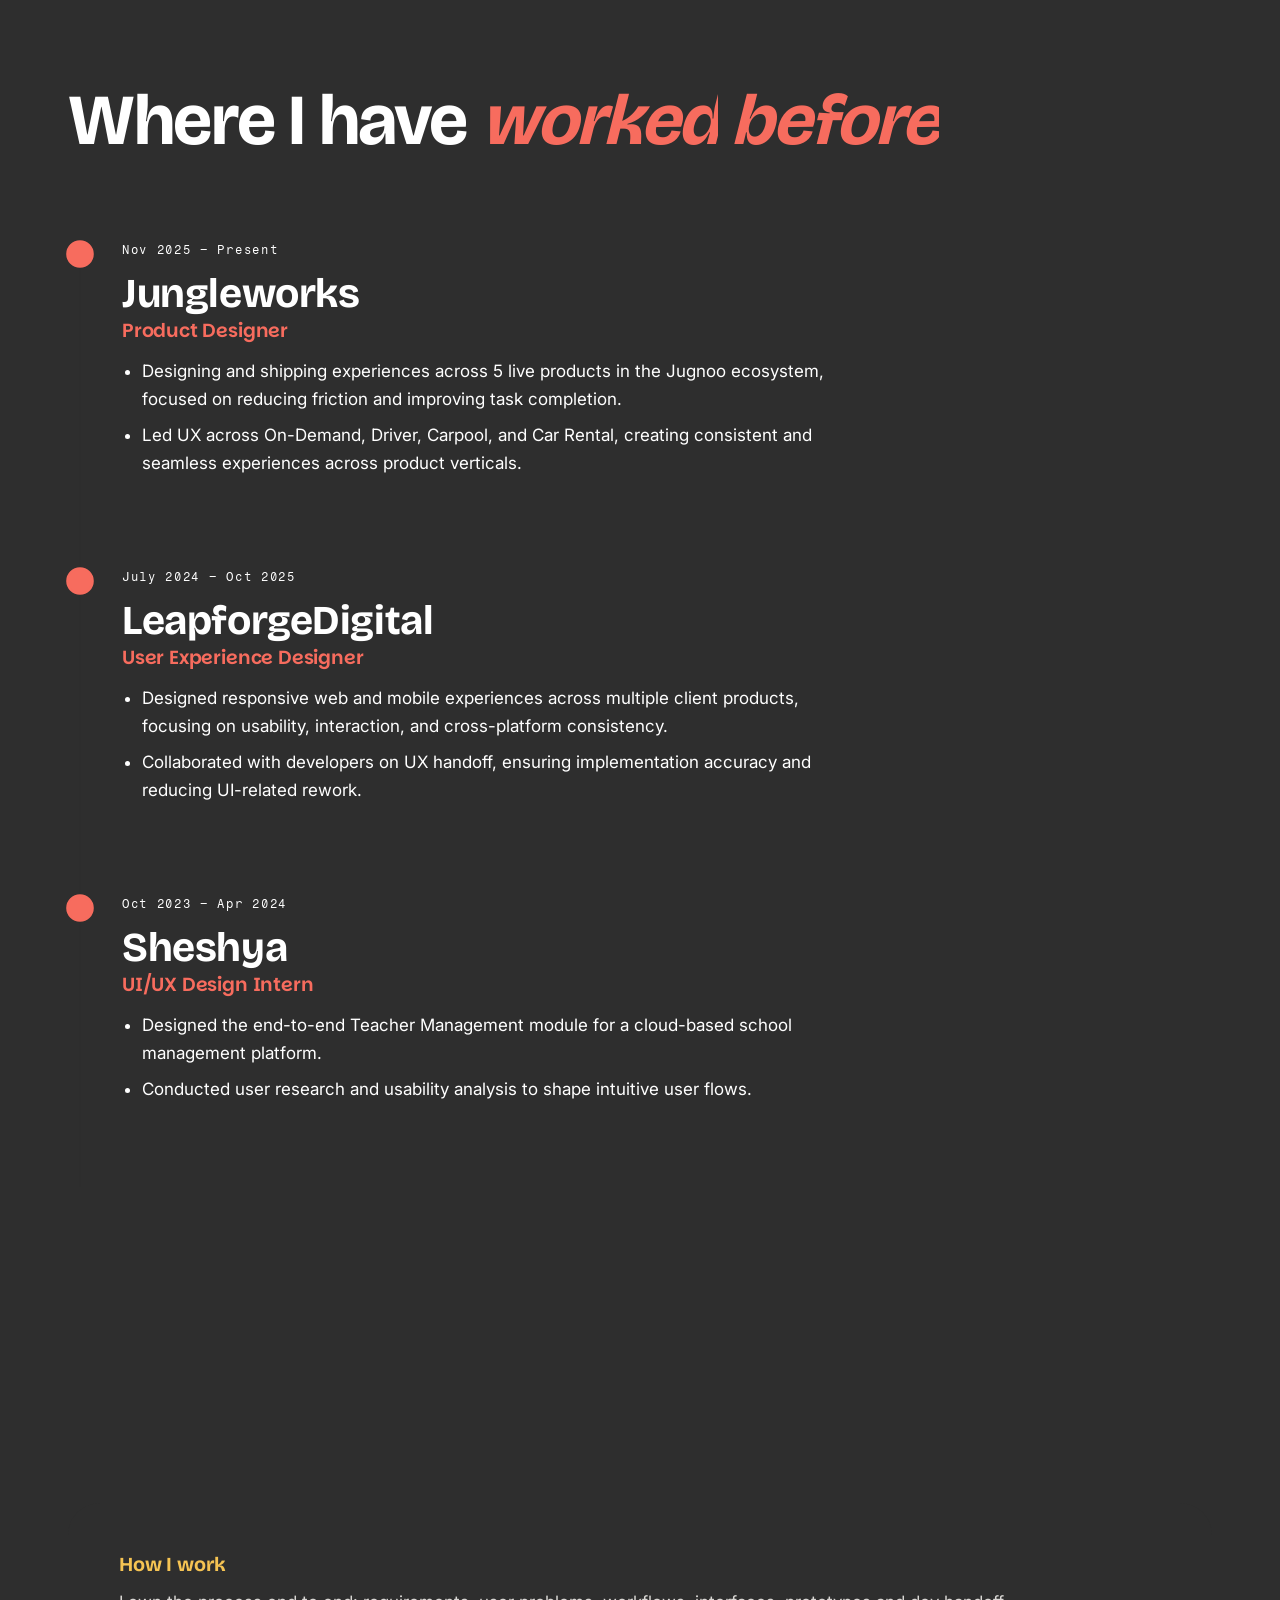
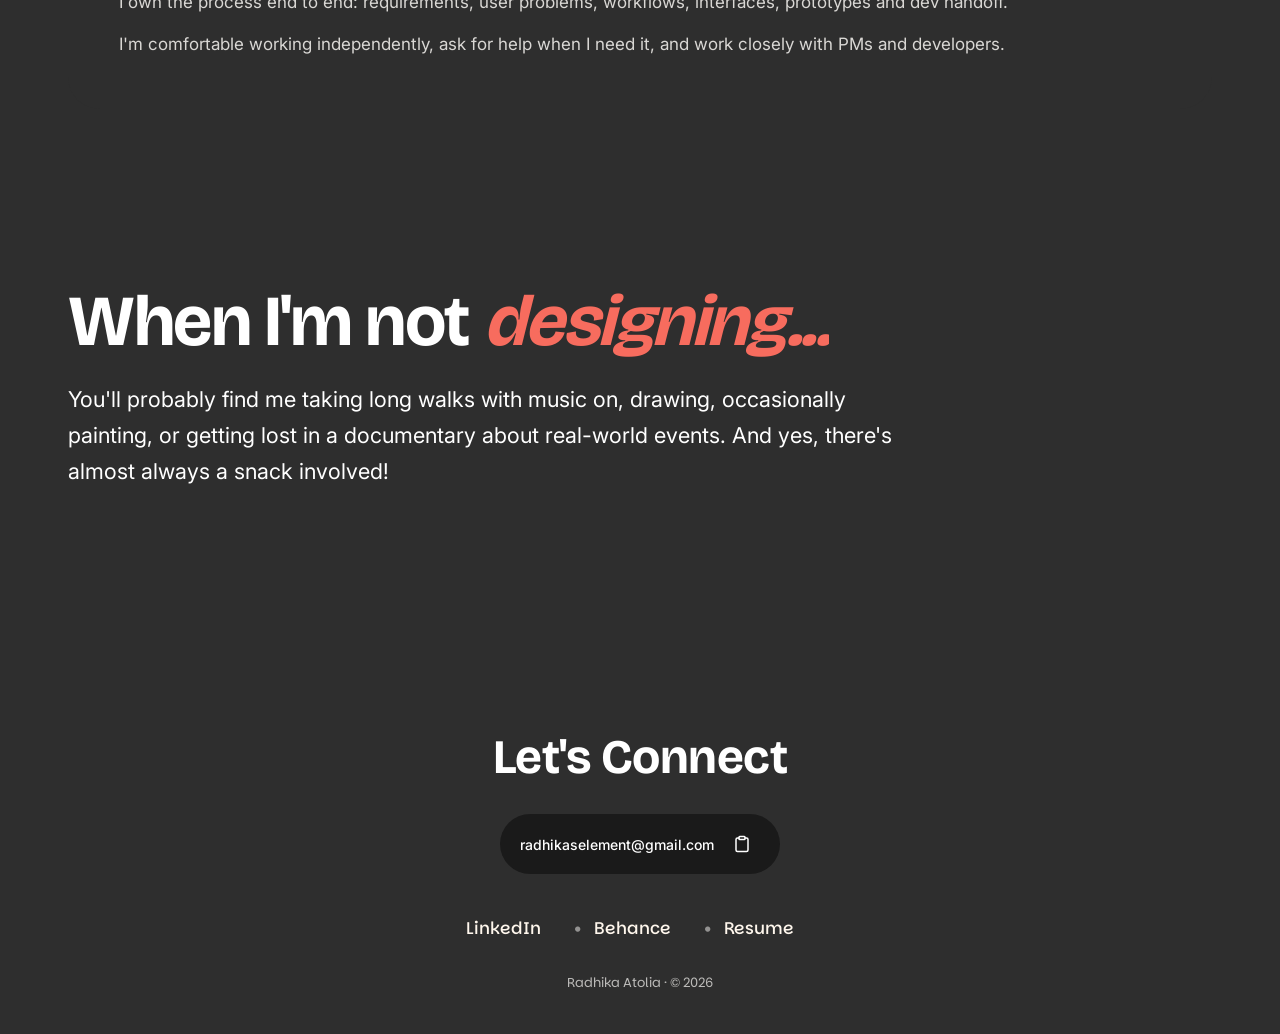
==== commit ea3903be: "Add currently, reflection and about sections" ====
--- a/about.html
+++ b/about.html
@@ -21,14 +21,14 @@
 <div class="progress"><i></i></div>
 <header class="nav"><div class="nav__inner">
   <a href="/" class="nav__brand">Radhika</a>
-  <nav class="nav__links"><a href="/work">Work</a><a href="/about">About</a><a href="https://drive.google.com/file/d/1EbfWYlFSqeKG8F6jiqInrfgAG0uC05uF/view?usp=drive_link" target="_blank" rel="noopener">Resume</a></nav>
+  <nav class="nav__links"><a href="/work">Work</a><a href="/about">About</a><a href="https://drive.google.com/file/d/1Jq2FRqnfDB9zXBeFMFWMqm-A3XI-F7hZ/view?usp=drive_link" target="_blank" rel="noopener">Resume</a></nav>
   <button class="nav__toggle" aria-label="Menu">☰</button>
 </div></header>
 <section class="page-hero"><div class="wrap about-tz">
   <div class="portrait" data-tilt="8" data-reveal="scale"><div class="portrait__card" data-tilt-in><img src="assets/framer/EwWAE1s8zDBKUvnxB2yL0X7hWgc.webp" width="603" height="667" alt="Radhika" decoding="async"></div></div>
   <div><h1 class="serif-title" style="margin:18px 0 24px; color:#FFFFFF" data-split>Hii ! <em>I’m Radhika,</em> a product designer.</h1>
    <p class="lead" data-reveal="up" style="--i:3">focused on creating thoughtful, well structured digital experiences. With 2.5+ years of experience designing scalable B2B SaaS products. Skilled in AI-assisted design workflows to accelerate exploration and iteration. Currently designing Jugnoo.</p>
-   <div class="hero__cta" data-reveal="up" style="--i:5;margin-top:26px"><a class="btn btn--orange" href="https://drive.google.com/file/d/1EbfWYlFSqeKG8F6jiqInrfgAG0uC05uF/view?usp=drive_link" target="_blank" rel="noopener"><span>Download Resume</span><span class="arr">↓</span></a><a class="btn btn--ghost" href="https://mail.google.com/mail/?view=cm&fs=1&to=radhikaselement@gmail.com&su=Hii%20Radhika%2C%20we%20would%20like%20to%20discuss%20your%20availability!" target="_blank" rel="noopener"><span>Let's Connect</span></a></div>
+   <div class="hero__cta" data-reveal="up" style="--i:5;margin-top:26px"><a class="btn btn--orange" href="https://drive.google.com/file/d/1Jq2FRqnfDB9zXBeFMFWMqm-A3XI-F7hZ/view?usp=drive_link" target="_blank" rel="noopener"><span>Download Resume</span><span class="arr">↓</span></a><a class="btn btn--ghost" href="https://mail.google.com/mail/?view=cm&fs=1&to=radhikaselement@gmail.com&su=Hii%20Radhika%2C%20we%20would%20like%20to%20discuss%20your%20availability!" target="_blank" rel="noopener"><span>Let's Connect</span></a></div>
    <div style="display:flex;gap:24px;margin-top:20px;align-items:center" data-reveal="up" style="--i:6"><a href="https://www.behance.net/radhikaselement" target="_blank" rel="noopener" class="social-link"><span>Behance</span><span class="arrow">↗</span></a><a href="https://www.linkedin.com/in/radhikaatolia/" target="_blank" rel="noopener" class="social-link"><span>LinkedIn</span><span class="arrow">↗</span></a></div></div>
 </div></section>
 
@@ -40,6 +40,19 @@
 <section class="sec"><div class="wrap">
   <h2 class="serif-title" style="margin-top:18px; color:#FFFFFF" data-split>Where I have <em>worked before</em></h2>
   <div class="tl"><div class="tl__line"><i></i></div><div class="job"><span class="job__date">Nov 2025 – Present</span><h3>Jungleworks</h3><h4>Product Designer</h4><ul><li>Designing and shipping experiences across 5 live products in the Jugnoo ecosystem, focused on reducing friction and improving task completion.</li><li>Led UX across On-Demand, Driver, Carpool, and Car Rental, creating consistent and seamless experiences across product verticals.</li></ul></div><div class="job"><span class="job__date">July 2024 – Oct 2025</span><h3>LeapforgeDigital</h3><h4>User Experience Designer</h4><ul><li>Designed responsive web and mobile experiences across multiple client products, focusing on usability, interaction, and cross-platform consistency.</li><li>Collaborated with developers on UX handoff, ensuring implementation accuracy and reducing UI-related rework.</li></ul></div><div class="job"><span class="job__date">Oct 2023 – Apr 2024</span><h3>Sheshya</h3><h4>UI/UX Design Intern</h4><ul><li>Designed the end-to-end Teacher Management module for a cloud-based school management platform.</li><li>Conducted user research and usability analysis to shape intuitive user flows.</li></ul></div></div>
+</div></section>
+
+<section class="sec"><div class="wrap">
+  <div class="callout" data-reveal="up">
+    <h3>How I work</h3>
+    <p style="margin-bottom:14px">I own the process end to end: requirements, user problems, workflows, interfaces, prototypes and dev handoff.</p>
+    <p>I'm comfortable working independently, ask for help when I need it, and work closely with PMs and developers.</p>
+  </div>
+</div></section>
+
+<section class="sec" style="padding-top:0"><div class="wrap">
+  <h2 class="serif-title" style="color:#FFFFFF" data-split>When I'm not <em>designing...</em></h2>
+  <p class="lead" style="margin-top:24px;--i:3" data-reveal="up">You'll probably find me taking long walks with music on, drawing, occasionally painting, or getting lost in a documentary about real-world events. And yes, there's almost always a snack involved!</p>
 </div></section>
 
 <footer class="footer"><div class="wrap">
@@ -58,7 +71,7 @@
     <span class="dot">•</span>
     <a href="https://www.behance.net/radhikaselement" target="_blank" rel="noopener" class="social-link"><span>Behance</span><span class="arrow">↗</span></a>
     <span class="dot">•</span>
-    <a href="https://drive.google.com/file/d/1EbfWYlFSqeKG8F6jiqInrfgAG0uC05uF/view?usp=drive_link" target="_blank" rel="noopener" class="social-link"><span>Resume</span><span class="arrow">↗</span></a>
+    <a href="https://drive.google.com/file/d/1Jq2FRqnfDB9zXBeFMFWMqm-A3XI-F7hZ/view?usp=drive_link" target="_blank" rel="noopener" class="social-link"><span>Resume</span><span class="arrow">↗</span></a>
   </div>
   <p class="footer__note">Radhika Atolia · © <span id="yr"></span></p>
 </div></footer>
